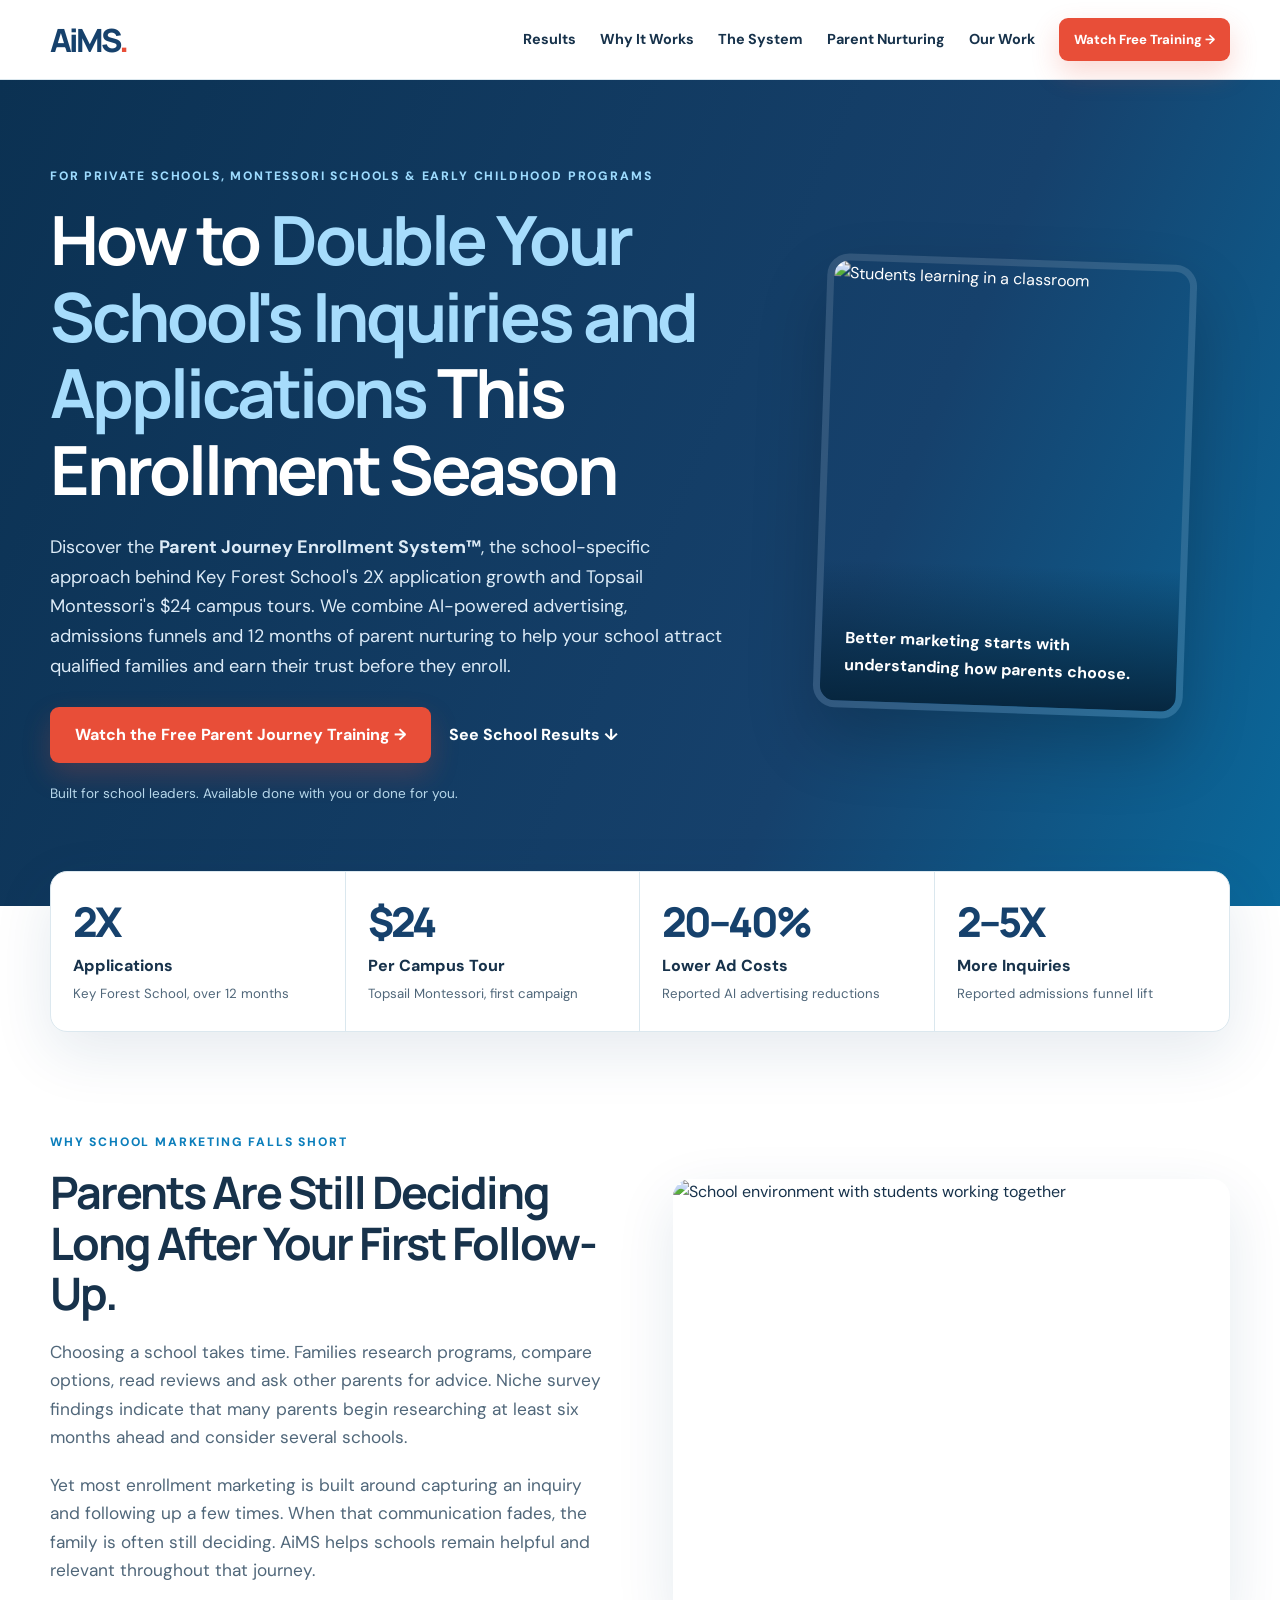
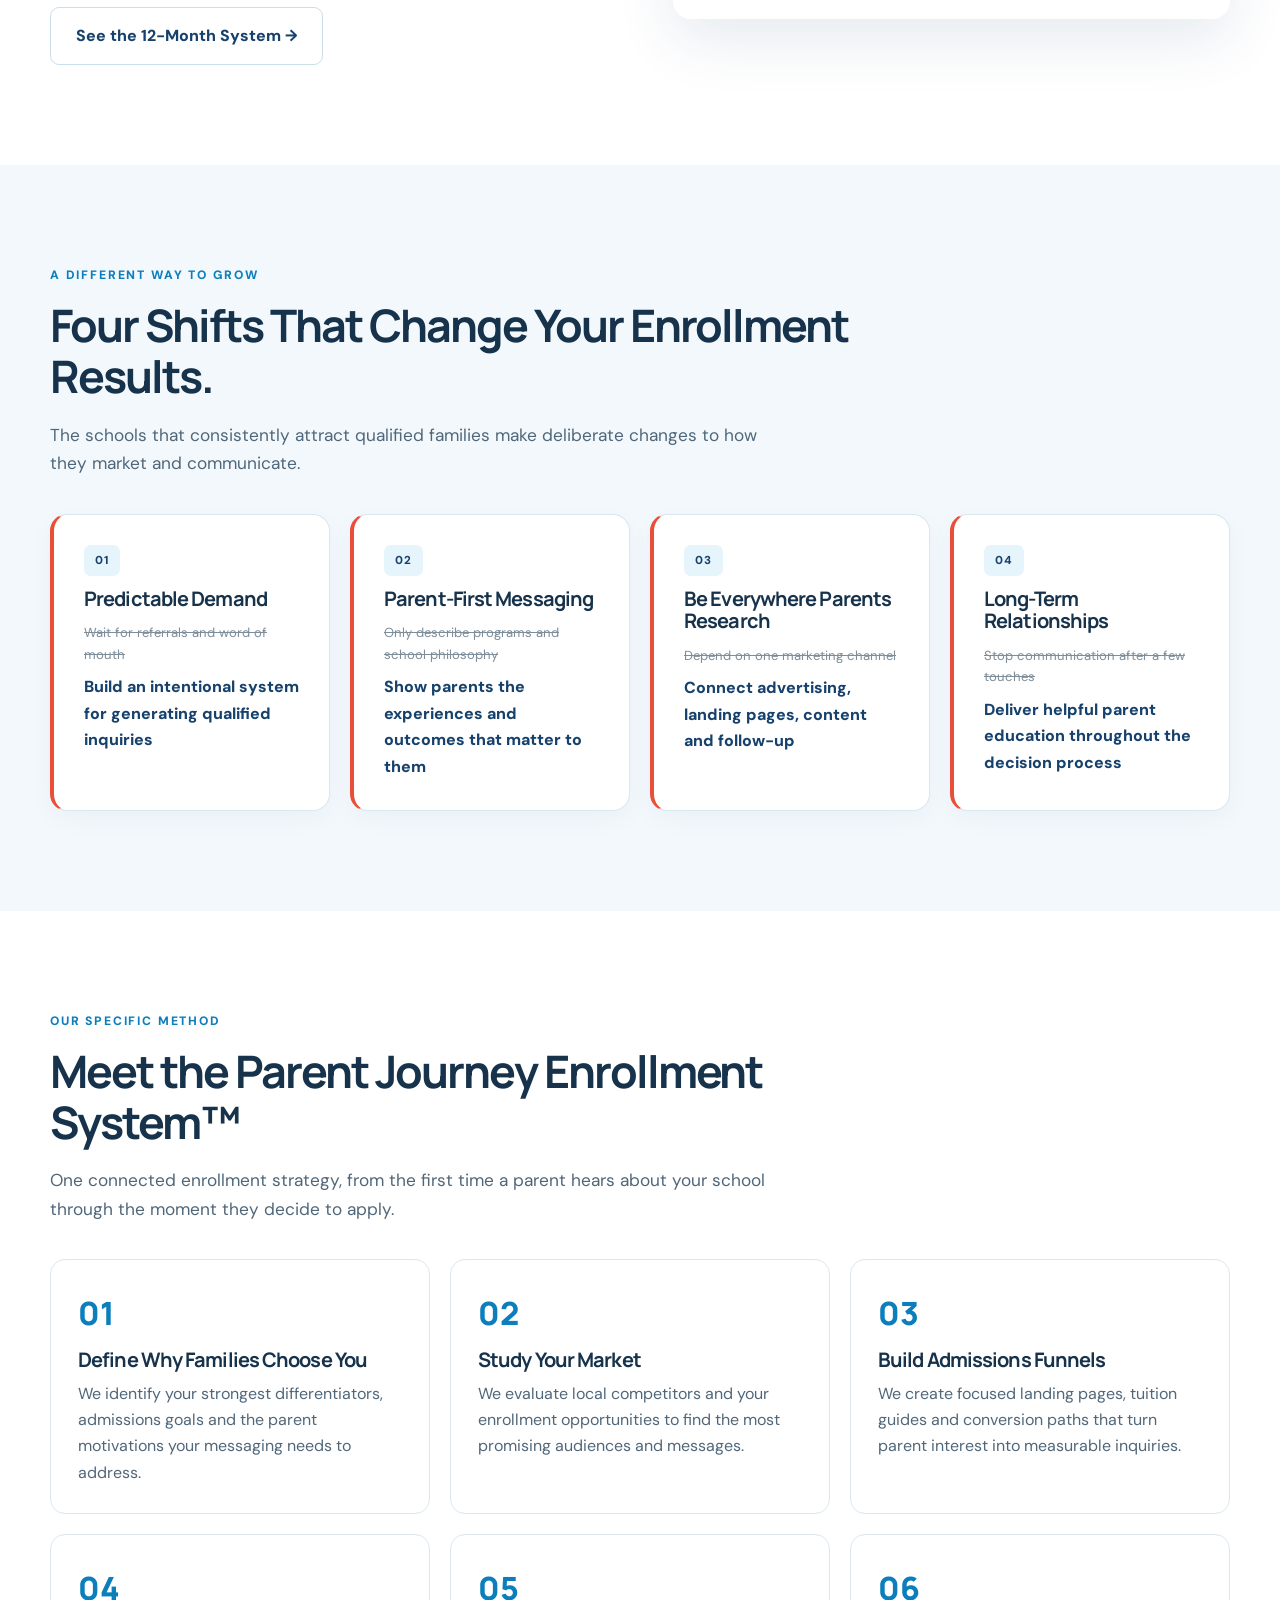
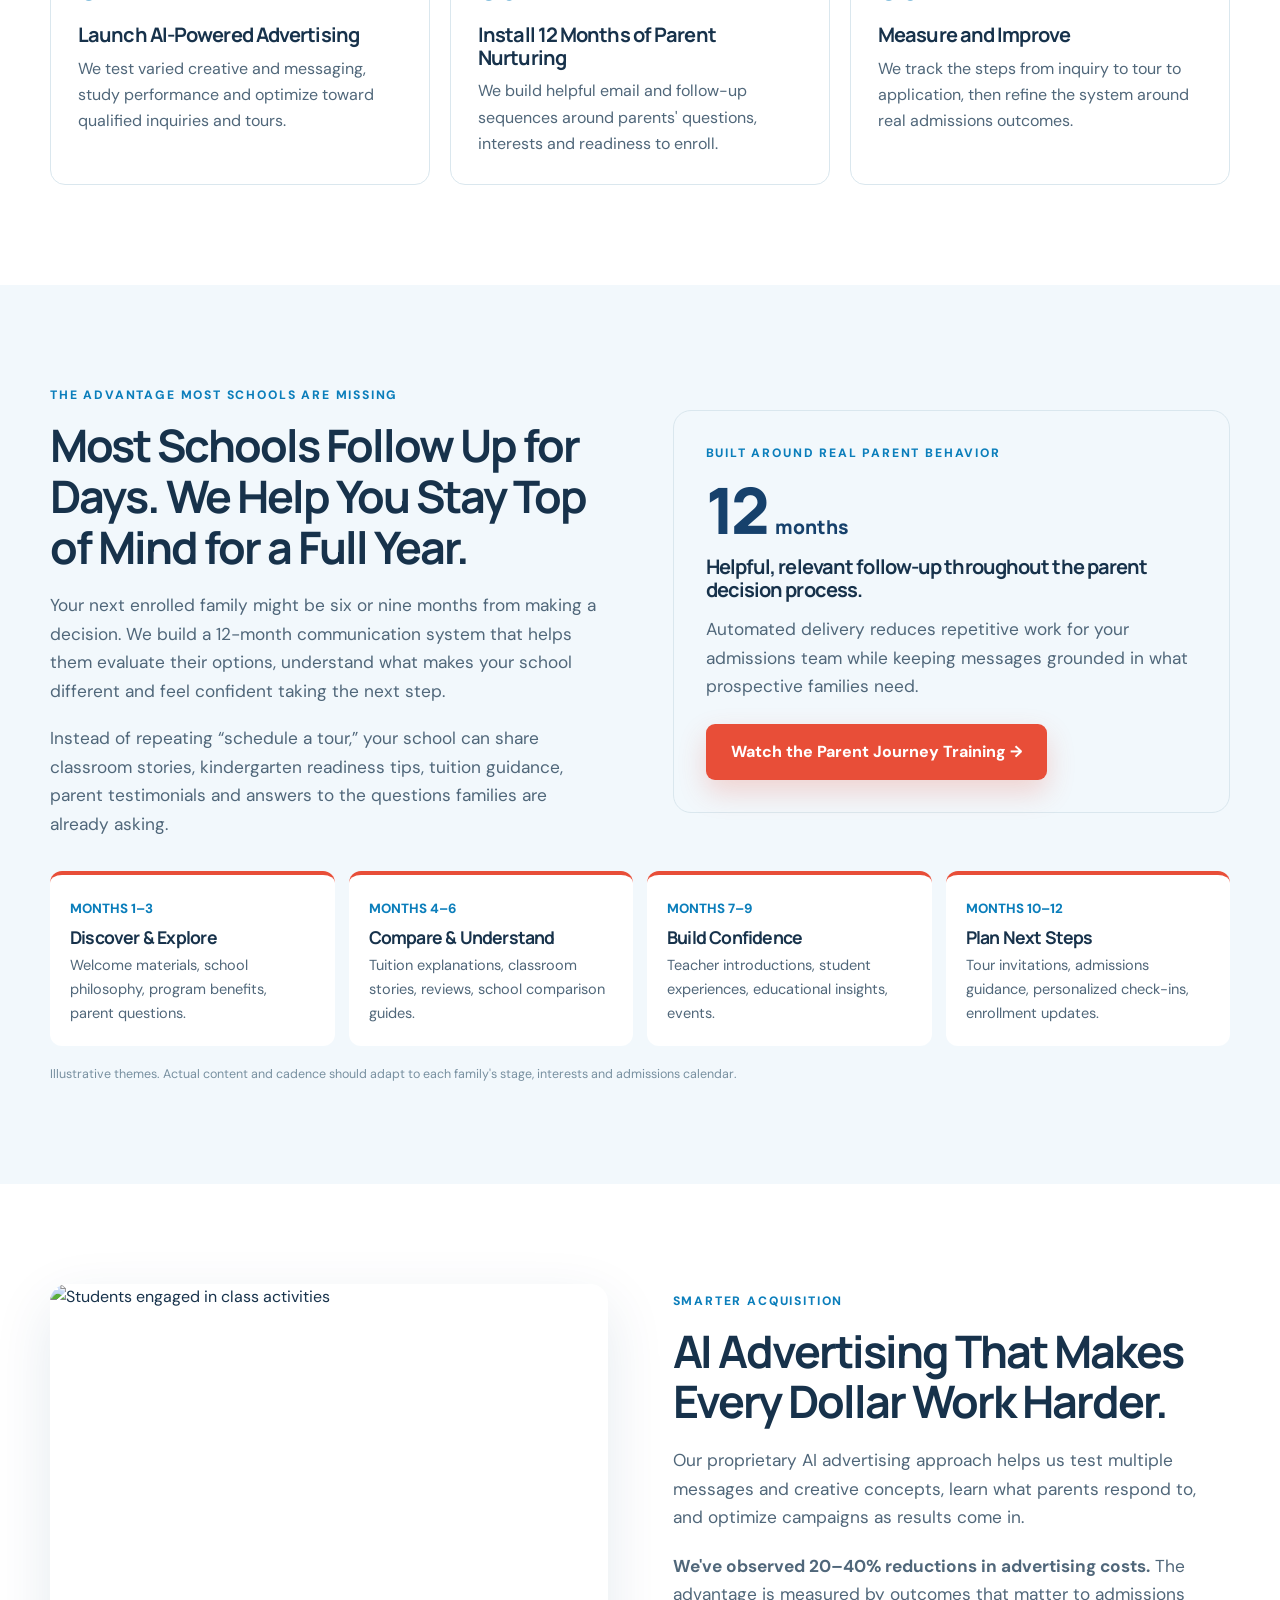
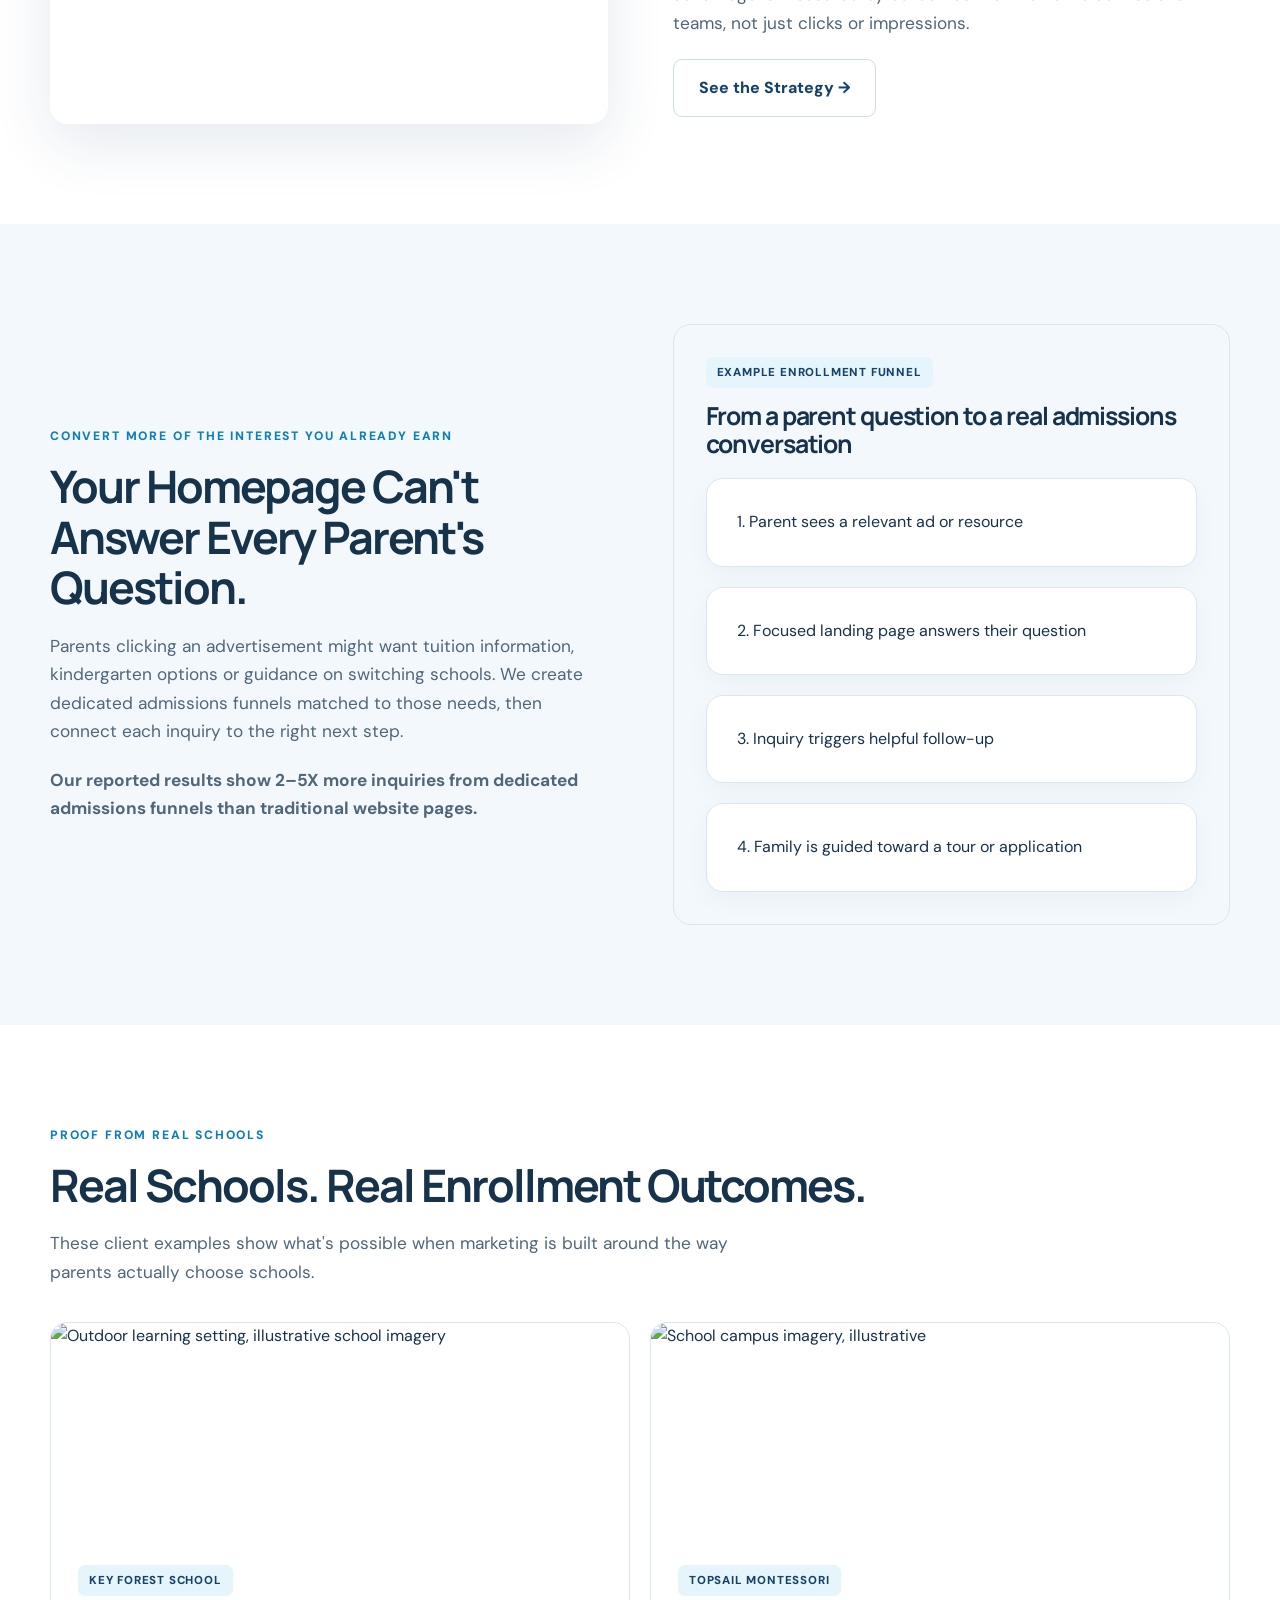
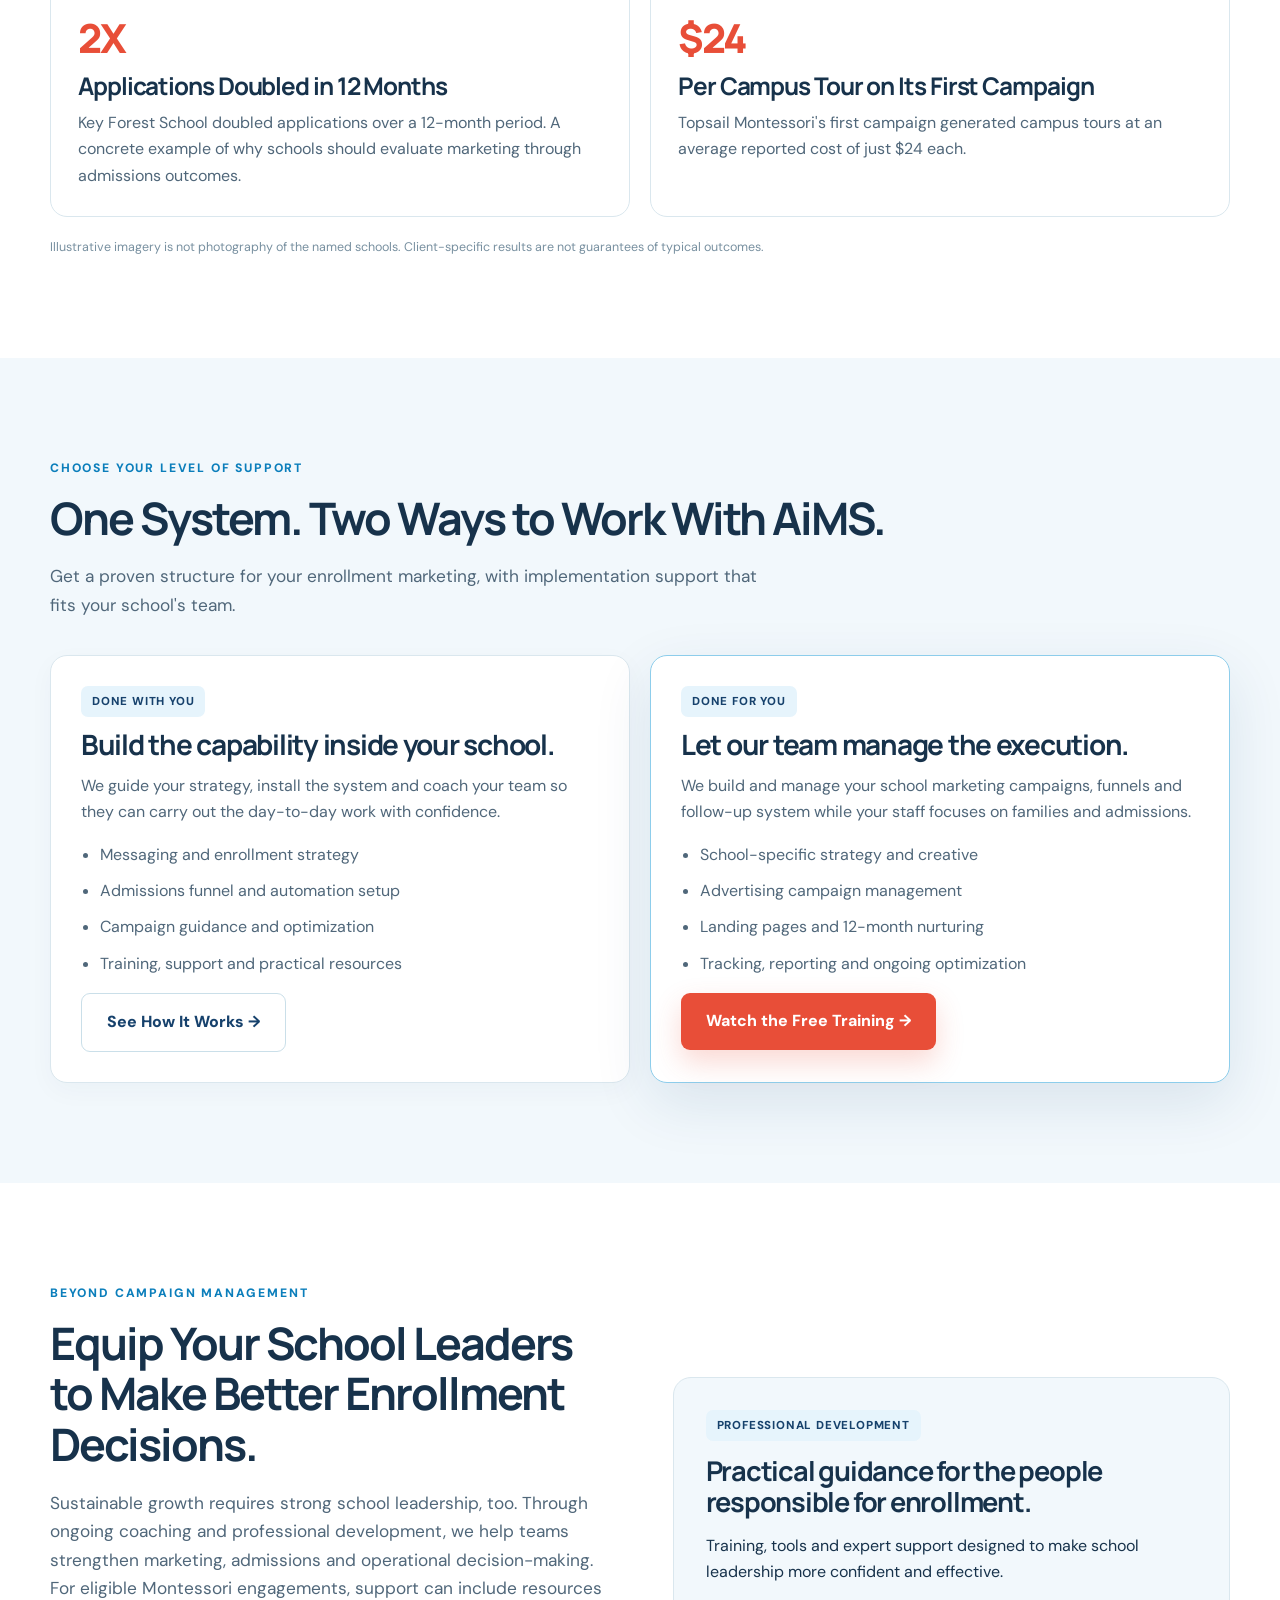
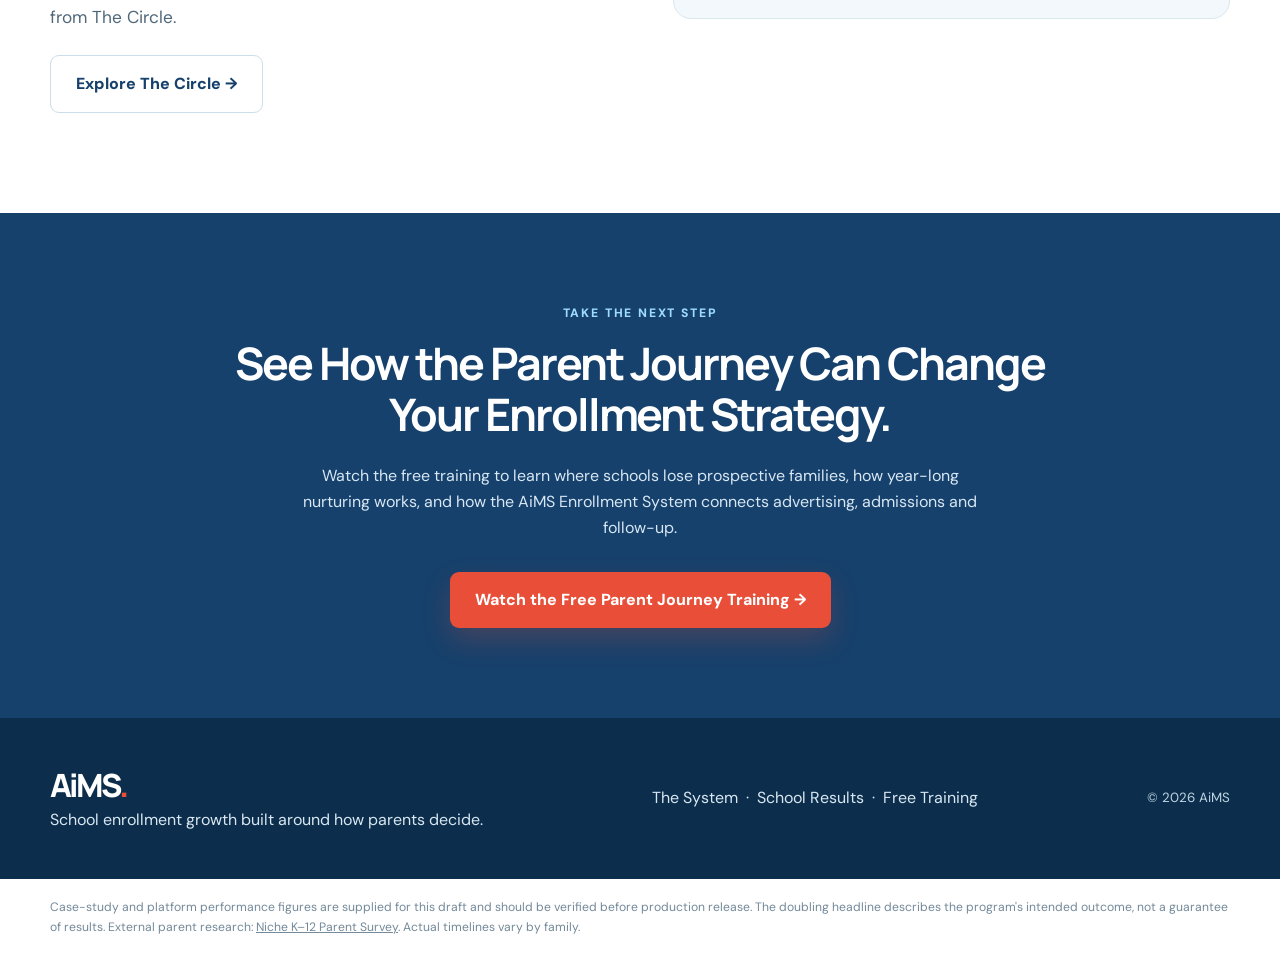
==== index.html @ 732481c6 "Build AiMS homepage with Parent Journey and enrollment results" ====
<!doctype html>
<html lang="en">
<head>
<meta charset="utf-8"><meta name="viewport" content="width=device-width,initial-scale=1">
<title>AiMS | The Parent Journey Enrollment System</title>
<meta name="description" content="Discover the Parent Journey Enrollment System. AiMS helps private schools attract qualified families with AI advertising, admissions funnels and 12-month parent nurturing.">
<link rel="preconnect" href="https://fonts.googleapis.com"><link rel="preconnect" href="https://fonts.gstatic.com" crossorigin>
<link href="https://fonts.googleapis.com/css2?family=DM+Sans:wght@400;500;600;700&family=Manrope:wght@400;500;600;700;800&display=swap" rel="stylesheet">
<style>
:root{--deep:#16416C;--blue:#0B7EBB;--coral:#E84E38;--pale:#F2F8FC;--ink:#17324b;--muted:#50677a;--white:#fff;--line:#dae7ee;--shadow:0 20px 60px rgba(22,65,108,.11)}
*{box-sizing:border-box}html{scroll-behavior:smooth}body{margin:0;font:16px/1.65 'DM Sans',Arial,sans-serif;color:var(--ink)}h1,h2,h3,p{margin:0}h1,h2,h3{font-family:Manrope,Arial,sans-serif;line-height:1.13;letter-spacing:-.045em}h1{font-size:clamp(2.55rem,5.3vw,5.25rem)}h2{font-size:clamp(2rem,3.5vw,3.6rem)}h3{font-size:1.25rem}a{text-decoration:none;color:inherit}img{max-width:100%;display:block}.wrap{width:min(1180px,calc(100% - 44px));margin-inline:auto}.section{padding:100px 0}.pale{background:var(--pale)}.dark{background:var(--deep);color:#fff}.dark p{color:#d7e7f3}.eyebrow{text-transform:uppercase;letter-spacing:.15em;font-size:.76rem;font-weight:800;color:var(--blue);margin-bottom:15px}.dark .eyebrow{color:#9edcff}.headline{max-width:870px;margin-bottom:19px}.bodycopy{color:var(--muted);max-width:730px;font-size:1.08rem}.btn{display:inline-flex;align-items:center;justify-content:center;padding:15px 25px;border-radius:9px;font-weight:800;background:var(--coral);color:#fff;transition:transform .2s,box-shadow .2s;box-shadow:0 12px 28px rgba(232,78,56,.22)}.btn:hover{transform:translateY(-2px);box-shadow:0 17px 30px rgba(232,78,56,.3)}.btn.outline{border:1px solid #cadfe9;color:var(--deep);background:#fff;box-shadow:none}.tiny{font-size:.78rem;color:#7890a0}.grid{display:grid;gap:20px}.cols2{grid-template-columns:repeat(2,minmax(0,1fr))}.cols3{grid-template-columns:repeat(3,minmax(0,1fr))}.cols4{grid-template-columns:repeat(4,minmax(0,1fr))}.card{padding:30px;border:1px solid var(--line);border-radius:17px;background:#fff;box-shadow:0 8px 26px rgba(16,55,88,.035)}.card h3{margin:12px 0}.card p{color:var(--muted)}.topnav{position:sticky;top:0;z-index:20;background:rgba(255,255,255,.97);border-bottom:1px solid var(--line);backdrop-filter:blur(12px)}.nav{min-height:79px;display:flex;align-items:center;justify-content:space-between;gap:20px}.logo{font:800 2rem Manrope;color:var(--deep);letter-spacing:-.08em}.logo span{color:var(--coral)}.links{display:flex;align-items:center;gap:24px;font-size:.9rem;font-weight:700}.links>a:not(.btn):hover{color:var(--blue)}.nav .btn{padding:11px 15px;font-size:.82rem}.menu{display:none}
.hero{background:linear-gradient(113deg,#0b3152,#16416c 66%,#0a699c);color:#fff;overflow:hidden}.hero .wrap{display:grid;grid-template-columns:1.2fr .8fr;gap:56px;align-items:center;padding-block:86px 100px}.hero .eyebrow{color:#9edcff}.hero h1{max-width:760px}.hero h1 em{color:#a6dcfc;font-style:normal}.hero p{color:#dcebf7;margin:25px 0;font-size:1.13rem}.hero .actions{display:flex;gap:18px;flex-wrap:wrap;align-items:center}.hero .text-link{color:#fff;font-weight:800}.hero-photo{border:7px solid rgba(255,255,255,.12);border-radius:22px;overflow:hidden;transform:rotate(2deg);box-shadow:0 32px 68px rgba(0,0,0,.2);position:relative}.hero-photo img{height:440px;width:100%;object-fit:cover}.hero-photo figcaption{position:absolute;inset:auto 0 0;background:linear-gradient(transparent,rgba(6,37,61,.96));padding:65px 24px 23px;font-weight:700;color:#fff}.checkline{font-size:.85rem;margin-top:20px;color:#b7d7ea}.stats{margin-top:-35px;position:relative;z-index:3}.stats .grid{gap:0;background:#fff;box-shadow:var(--shadow);border-radius:17px;overflow:hidden;border:1px solid #dce8ef}.stat{padding:27px 22px;border-right:1px solid var(--line)}.stat:last-child{border:0}.stat strong{display:block;font:800 clamp(2.2rem,3.2vw,3.25rem) Manrope;color:var(--deep);letter-spacing:-.07em;line-height:1.1}.stat label{display:block;font-weight:800;color:var(--ink);margin-top:9px}.stat small{color:var(--muted);font-size:.83rem;line-height:1.5;display:block;margin-top:5px}
.section-head{margin-bottom:36px}.split{display:grid;grid-template-columns:1fr 1fr;gap:65px;align-items:center}.image-panel{border-radius:18px;overflow:hidden;box-shadow:var(--shadow)}.image-panel img{height:440px;width:100%;object-fit:cover}.label{display:inline-block;background:#e6f4fc;color:var(--deep);padding:6px 11px;border-radius:7px;text-transform:uppercase;font-size:.72rem;letter-spacing:.07em;font-weight:800}.contrast .card{border-left:4px solid var(--coral)}.contrast .old{font-size:.82rem;color:#7d8d9a;text-decoration:line-through}.contrast .new{font-weight:800;color:var(--deep);margin-top:9px}.system{display:grid;grid-template-columns:repeat(3,1fr);gap:20px}.step{border:1px solid var(--line);padding:27px;border-radius:15px;background:white}.step .number{font-size:2rem;font-weight:800;color:var(--blue);font-family:Manrope}.step h3{margin:9px 0}.step p{color:var(--muted)}.highlight{background:var(--pale);border:1px solid var(--line);border-radius:18px;padding:32px}.nurture .number{font:800 4rem Manrope;color:var(--deep);letter-spacing:-.06em;line-height:1}.nurture .number span{font-size:1.2rem;letter-spacing:0}.timeline{display:grid;grid-template-columns:repeat(4,1fr);gap:14px;margin-top:33px}.phase{padding:20px;border-radius:12px;background:white;border-top:4px solid var(--coral)}.phase small{color:var(--blue);font-weight:800}.phase h3{font-size:1.1rem;margin:6px 0}.phase p{font-size:.91rem;color:var(--muted)}.media{display:grid;grid-template-columns:1fr 1fr;gap:20px}.case{overflow:hidden;border-radius:17px;background:white;border:1px solid var(--line)}.case img{height:215px;width:100%;object-fit:cover}.case .content{padding:27px}.case strong.metric{font:800 2.5rem Manrope;color:var(--coral);letter-spacing:-.05em}.case h3{font-size:1.52rem;margin:7px 0 10px}.case p{color:var(--muted)}.case a{color:var(--blue);font-weight:800;display:inline-block;margin-top:14px}.offer .card{height:100%}.offer ul{padding-left:19px;color:var(--muted)}.offer li{margin-bottom:10px}.offer .card.emphasis{border-color:#8dcdeb;box-shadow:var(--shadow)}.cta{text-align:center;padding:90px 0}.cta p{margin:23px auto 30px;max-width:680px}.cta h2{max-width:850px;margin:auto}.footer{background:#0c2e4c;color:#d8e7f1;padding:45px 0}.footer .inner{display:flex;justify-content:space-between;gap:30px;align-items:center;flex-wrap:wrap}.footer .logo{color:#fff}.footer small{color:#bdd4e3}.footnote{padding:18px 0 28px;font-size:.76rem;color:#748999}.footnote a{text-decoration:underline}
@media(max-width:920px){.links{gap:13px}.hero .wrap{grid-template-columns:1fr}.hero-photo{display:none}.cols4,.timeline{grid-template-columns:repeat(2,1fr)}.cols3,.system{grid-template-columns:repeat(2,1fr)}.split{grid-template-columns:1fr;gap:35px}.stats{margin-top:0}}
@media(max-width:650px){.links{display:none;position:absolute;top:78px;left:0;right:0;background:#fff;padding:25px;flex-direction:column;align-items:flex-start;box-shadow:var(--shadow)}.links.open{display:flex}.menu{display:block;border:1px solid var(--line);border-radius:8px;background:white;padding:8px 12px;color:var(--deep);font-weight:800}.hero .wrap{padding-block:66px}.section{padding:67px 0}.cols4,.cols3,.cols2,.system,.timeline,.media{grid-template-columns:1fr}.stat{border-right:0;border-bottom:1px solid var(--line)}.card{padding:23px}.hero .actions{align-items:flex-start;flex-direction:column}.wrap{width:min(1180px,calc(100% - 34px))}.cta{padding:70px 0}}
</style>
</head>
<body>
<header class="topnav"><div class="wrap nav"><a class="logo" href="/" aria-label="AiMS home">AiMS<span>.</span></a><button class="menu" id="menu" aria-label="Toggle navigation" aria-expanded="false">Menu</button><nav class="links" id="links"><a href="#results">Results</a><a href="#why">Why It Works</a><a href="#system">The System</a><a href="#nurturing">Parent Nurturing</a><a href="#cases">Our Work</a><a class="btn" href="/parent-journey.html">Watch Free Training →</a></nav></div></header>
<main>
<section class="hero"><div class="wrap"><div><div class="eyebrow">For private schools, Montessori schools & early childhood programs</div><h1>How to <em>Double Your School's Inquiries and Applications</em> This Enrollment Season</h1><p>Discover the <strong>Parent Journey Enrollment System™</strong>, the school-specific approach behind Key Forest School's 2X application growth and Topsail Montessori's $24 campus tours. We combine AI-powered advertising, admissions funnels and 12 months of parent nurturing to help your school attract qualified families and earn their trust before they enroll.</p><div class="actions"><a href="/parent-journey.html" class="btn">Watch the Free Parent Journey Training →</a><a href="#results" class="text-link">See School Results ↓</a></div><div class="checkline">Built for school leaders. Available done with you or done for you.</div></div><figure class="hero-photo"><img src="https://images.unsplash.com/photo-1509062522246-3755977927d7?auto=format&fit=crop&w=1100&q=85" alt="Students learning in a classroom"><figcaption>Better marketing starts with understanding how parents choose.</figcaption></figure></div></section>
<div class="stats wrap" id="results"><div class="grid cols4"><div class="stat"><strong>2X</strong><label>Applications</label><small>Key Forest School, over 12 months</small></div><div class="stat"><strong>$24</strong><label>Per Campus Tour</label><small>Topsail Montessori, first campaign</small></div><div class="stat"><strong>20–40%</strong><label>Lower Ad Costs</label><small>Reported AI advertising reductions</small></div><div class="stat"><strong>2–5X</strong><label>More Inquiries</label><small>Reported admissions funnel lift</small></div></div></div>
<section class="section" id="why"><div class="wrap split"><div><div class="eyebrow">Why school marketing falls short</div><h2 class="headline">Parents Are Still Deciding Long After Your First Follow-Up.</h2><p class="bodycopy">Choosing a school takes time. Families research programs, compare options, read reviews and ask other parents for advice. Niche survey findings indicate that many parents begin researching at least six months ahead and consider several schools.</p><p class="bodycopy" style="margin-top:19px">Yet most enrollment marketing is built around capturing an inquiry and following up a few times. When that communication fades, the family is often still deciding. AiMS helps schools remain helpful and relevant throughout that journey.</p><p style="margin-top:22px"><a class="btn outline" href="#nurturing">See the 12-Month System →</a></p></div><div class="image-panel"><img src="https://images.unsplash.com/photo-1497486751825-1233686d5d80?auto=format&fit=crop&w=1000&q=85" alt="School environment with students working together"></div></div></section>
<section class="section pale contrast"><div class="wrap"><div class="section-head"><div class="eyebrow">A different way to grow</div><h2 class="headline">Four Shifts That Change Your Enrollment Results.</h2><p class="bodycopy">The schools that consistently attract qualified families make deliberate changes to how they market and communicate.</p></div><div class="grid cols4"><div class="card"><span class="label">01</span><h3>Predictable Demand</h3><div class="old">Wait for referrals and word of mouth</div><div class="new">Build an intentional system for generating qualified inquiries</div></div><div class="card"><span class="label">02</span><h3>Parent-First Messaging</h3><div class="old">Only describe programs and school philosophy</div><div class="new">Show parents the experiences and outcomes that matter to them</div></div><div class="card"><span class="label">03</span><h3>Be Everywhere Parents Research</h3><div class="old">Depend on one marketing channel</div><div class="new">Connect advertising, landing pages, content and follow-up</div></div><div class="card"><span class="label">04</span><h3>Long-Term Relationships</h3><div class="old">Stop communication after a few touches</div><div class="new">Deliver helpful parent education throughout the decision process</div></div></div></div></section>
<section class="section" id="system"><div class="wrap"><div class="section-head"><div class="eyebrow">Our specific method</div><h2 class="headline">Meet the Parent Journey Enrollment System™</h2><p class="bodycopy">One connected enrollment strategy, from the first time a parent hears about your school through the moment they decide to apply.</p></div><div class="system"><article class="step"><div class="number">01</div><h3>Define Why Families Choose You</h3><p>We identify your strongest differentiators, admissions goals and the parent motivations your messaging needs to address.</p></article><article class="step"><div class="number">02</div><h3>Study Your Market</h3><p>We evaluate local competitors and your enrollment opportunities to find the most promising audiences and messages.</p></article><article class="step"><div class="number">03</div><h3>Build Admissions Funnels</h3><p>We create focused landing pages, tuition guides and conversion paths that turn parent interest into measurable inquiries.</p></article><article class="step"><div class="number">04</div><h3>Launch AI-Powered Advertising</h3><p>We test varied creative and messaging, study performance and optimize toward qualified inquiries and tours.</p></article><article class="step"><div class="number">05</div><h3>Install 12 Months of Parent Nurturing</h3><p>We build helpful email and follow-up sequences around parents' questions, interests and readiness to enroll.</p></article><article class="step"><div class="number">06</div><h3>Measure and Improve</h3><p>We track the steps from inquiry to tour to application, then refine the system around real admissions outcomes.</p></article></div></div></section>
<section class="section pale nurture" id="nurturing"><div class="wrap"><div class="split"><div><div class="eyebrow">The advantage most schools are missing</div><h2 class="headline">Most Schools Follow Up for Days. We Help You Stay Top of Mind for a Full Year.</h2><p class="bodycopy">Your next enrolled family might be six or nine months from making a decision. We build a 12-month communication system that helps them evaluate their options, understand what makes your school different and feel confident taking the next step.</p><p class="bodycopy" style="margin-top:19px">Instead of repeating “schedule a tour,” your school can share classroom stories, kindergarten readiness tips, tuition guidance, parent testimonials and answers to the questions families are already asking.</p></div><div class="highlight"><div class="eyebrow">Built around real parent behavior</div><div class="number">12 <span>months</span></div><h3 style="margin:14px 0">Helpful, relevant follow-up throughout the parent decision process.</h3><p class="bodycopy">Automated delivery reduces repetitive work for your admissions team while keeping messages grounded in what prospective families need.</p><div style="margin-top:23px"><a href="/parent-journey.html" class="btn">Watch the Parent Journey Training →</a></div></div></div><div class="timeline"><div class="phase"><small>MONTHS 1–3</small><h3>Discover & Explore</h3><p>Welcome materials, school philosophy, program benefits, parent questions.</p></div><div class="phase"><small>MONTHS 4–6</small><h3>Compare & Understand</h3><p>Tuition explanations, classroom stories, reviews, school comparison guides.</p></div><div class="phase"><small>MONTHS 7–9</small><h3>Build Confidence</h3><p>Teacher introductions, student experiences, educational insights, events.</p></div><div class="phase"><small>MONTHS 10–12</small><h3>Plan Next Steps</h3><p>Tour invitations, admissions guidance, personalized check-ins, enrollment updates.</p></div></div><p class="tiny" style="margin-top:18px">Illustrative themes. Actual content and cadence should adapt to each family's stage, interests and admissions calendar.</p></div></section>
<section class="section"><div class="wrap split"><div class="image-panel"><img src="https://images.unsplash.com/photo-1484820540004-14229fe36ca4?auto=format&fit=crop&w=1000&q=85" alt="Students engaged in class activities"></div><div><div class="eyebrow">Smarter acquisition</div><h2 class="headline">AI Advertising That Makes Every Dollar Work Harder.</h2><p class="bodycopy">Our proprietary AI advertising approach helps us test multiple messages and creative concepts, learn what parents respond to, and optimize campaigns as results come in.</p><p class="bodycopy" style="margin-top:20px"><strong>We've observed 20–40% reductions in advertising costs.</strong> The advantage is measured by outcomes that matter to admissions teams, not just clicks or impressions.</p><p style="margin-top:22px"><a class="btn outline" href="/parent-journey.html">See the Strategy →</a></p></div></div></section>
<section class="section pale"><div class="wrap split"><div><div class="eyebrow">Convert more of the interest you already earn</div><h2 class="headline">Your Homepage Can't Answer Every Parent's Question.</h2><p class="bodycopy">Parents clicking an advertisement might want tuition information, kindergarten options or guidance on switching schools. We create dedicated admissions funnels matched to those needs, then connect each inquiry to the right next step.</p><p class="bodycopy" style="margin-top:20px"><strong>Our reported results show 2–5X more inquiries from dedicated admissions funnels than traditional website pages.</strong></p></div><div class="highlight"><span class="label">Example enrollment funnel</span><h3 style="font-size:1.55rem;margin:14px 0 20px">From a parent question to a real admissions conversation</h3><div class="grid"><div class="card">1. Parent sees a relevant ad or resource</div><div class="card">2. Focused landing page answers their question</div><div class="card">3. Inquiry triggers helpful follow-up</div><div class="card">4. Family is guided toward a tour or application</div></div></div></div></section>
<section class="section" id="cases"><div class="wrap"><div class="section-head"><div class="eyebrow">Proof from real schools</div><h2 class="headline">Real Schools. Real Enrollment Outcomes.</h2><p class="bodycopy">These client examples show what's possible when marketing is built around the way parents actually choose schools.</p></div><div class="media"><article class="case"><img src="https://images.unsplash.com/photo-1502086223501-7ea6ecd79368?auto=format&fit=crop&w=900&q=85" alt="Outdoor learning setting, illustrative school imagery"><div class="content"><span class="label">Key Forest School</span><div style="margin-top:14px"><strong class="metric">2X</strong></div><h3>Applications Doubled in 12 Months</h3><p>Key Forest School doubled applications over a 12-month period. A concrete example of why schools should evaluate marketing through admissions outcomes.</p></div></article><article class="case"><img src="https://images.unsplash.com/photo-1523050854058-8df90110c9f1?auto=format&fit=crop&w=900&q=85" alt="School campus imagery, illustrative"><div class="content"><span class="label">Topsail Montessori</span><div style="margin-top:14px"><strong class="metric">$24</strong></div><h3>Per Campus Tour on Its First Campaign</h3><p>Topsail Montessori's first campaign generated campus tours at an average reported cost of just $24 each.</p></div></article></div><p class="tiny" style="margin-top:20px">Illustrative imagery is not photography of the named schools. Client-specific results are not guarantees of typical outcomes.</p></div></section>
<section class="section pale offer" id="work-with-us"><div class="wrap"><div class="section-head"><div class="eyebrow">Choose your level of support</div><h2 class="headline">One System. Two Ways to Work With AiMS.</h2><p class="bodycopy">Get a proven structure for your enrollment marketing, with implementation support that fits your school's team.</p></div><div class="grid cols2"><div class="card"><span class="label">Done With You</span><h3 style="font-size:1.75rem">Build the capability inside your school.</h3><p>We guide your strategy, install the system and coach your team so they can carry out the day-to-day work with confidence.</p><ul><li>Messaging and enrollment strategy</li><li>Admissions funnel and automation setup</li><li>Campaign guidance and optimization</li><li>Training, support and practical resources</li></ul><a class="btn outline" href="/parent-journey.html">See How It Works →</a></div><div class="card emphasis"><span class="label">Done For You</span><h3 style="font-size:1.75rem">Let our team manage the execution.</h3><p>We build and manage your school marketing campaigns, funnels and follow-up system while your staff focuses on families and admissions.</p><ul><li>School-specific strategy and creative</li><li>Advertising campaign management</li><li>Landing pages and 12-month nurturing</li><li>Tracking, reporting and ongoing optimization</li></ul><a class="btn" href="/parent-journey.html">Watch the Free Training →</a></div></div></div></section>
<section class="section"><div class="wrap split"><div><div class="eyebrow">Beyond campaign management</div><h2 class="headline">Equip Your School Leaders to Make Better Enrollment Decisions.</h2><p class="bodycopy">Sustainable growth requires strong school leadership, too. Through ongoing coaching and professional development, we help teams strengthen marketing, admissions and operational decision-making. For eligible Montessori engagements, support can include resources from The Circle.</p><p style="margin-top:24px"><a class="btn outline" href="https://go.montessori.org/circle">Explore The Circle →</a></p></div><div class="highlight"><span class="label">Professional development</span><h3 style="font-size:1.7rem;margin:15px 0">Practical guidance for the people responsible for enrollment.</h3><p>Training, tools and expert support designed to make school leadership more confident and effective.</p></div></div></section>
<section class="dark cta"><div class="wrap"><div class="eyebrow">Take the next step</div><h2>See How the Parent Journey Can Change Your Enrollment Strategy.</h2><p>Watch the free training to learn where schools lose prospective families, how year-long nurturing works, and how the AiMS Enrollment System connects advertising, admissions and follow-up.</p><a class="btn" href="/parent-journey.html">Watch the Free Parent Journey Training →</a></div></section>
</main>
<footer class="footer"><div class="wrap inner"><div><a href="/" class="logo">AiMS<span>.</span></a><div>School enrollment growth built around how parents decide.</div></div><div><a href="#system">The System</a> &nbsp;·&nbsp; <a href="#cases">School Results</a> &nbsp;·&nbsp; <a href="/parent-journey.html">Free Training</a></div><small>© <span id="yr"></span> AiMS</small></div></footer>
<div class="wrap footnote">Case-study and platform performance figures are supplied for this draft and should be verified before production release. The doubling headline describes the program's intended outcome, not a guarantee of results. External parent research: <a href="https://www.niche.com/about/enrollment-insights/2023-niche-k-12-parent-survey/">Niche K–12 Parent Survey</a>. Actual timelines vary by family.</div>
<script>document.getElementById('yr').textContent=new Date().getFullYear();const m=document.getElementById('menu');m.addEventListener('click',()=>{const n=document.getElementById('links');const o=n.classList.toggle('open');m.setAttribute('aria-expanded',o?'true':'false')});document.querySelectorAll('.links a').forEach(a=>a.addEventListener('click',()=>{document.getElementById('links').classList.remove('open');m.setAttribute('aria-expanded','false')}));</script>
</body></html>
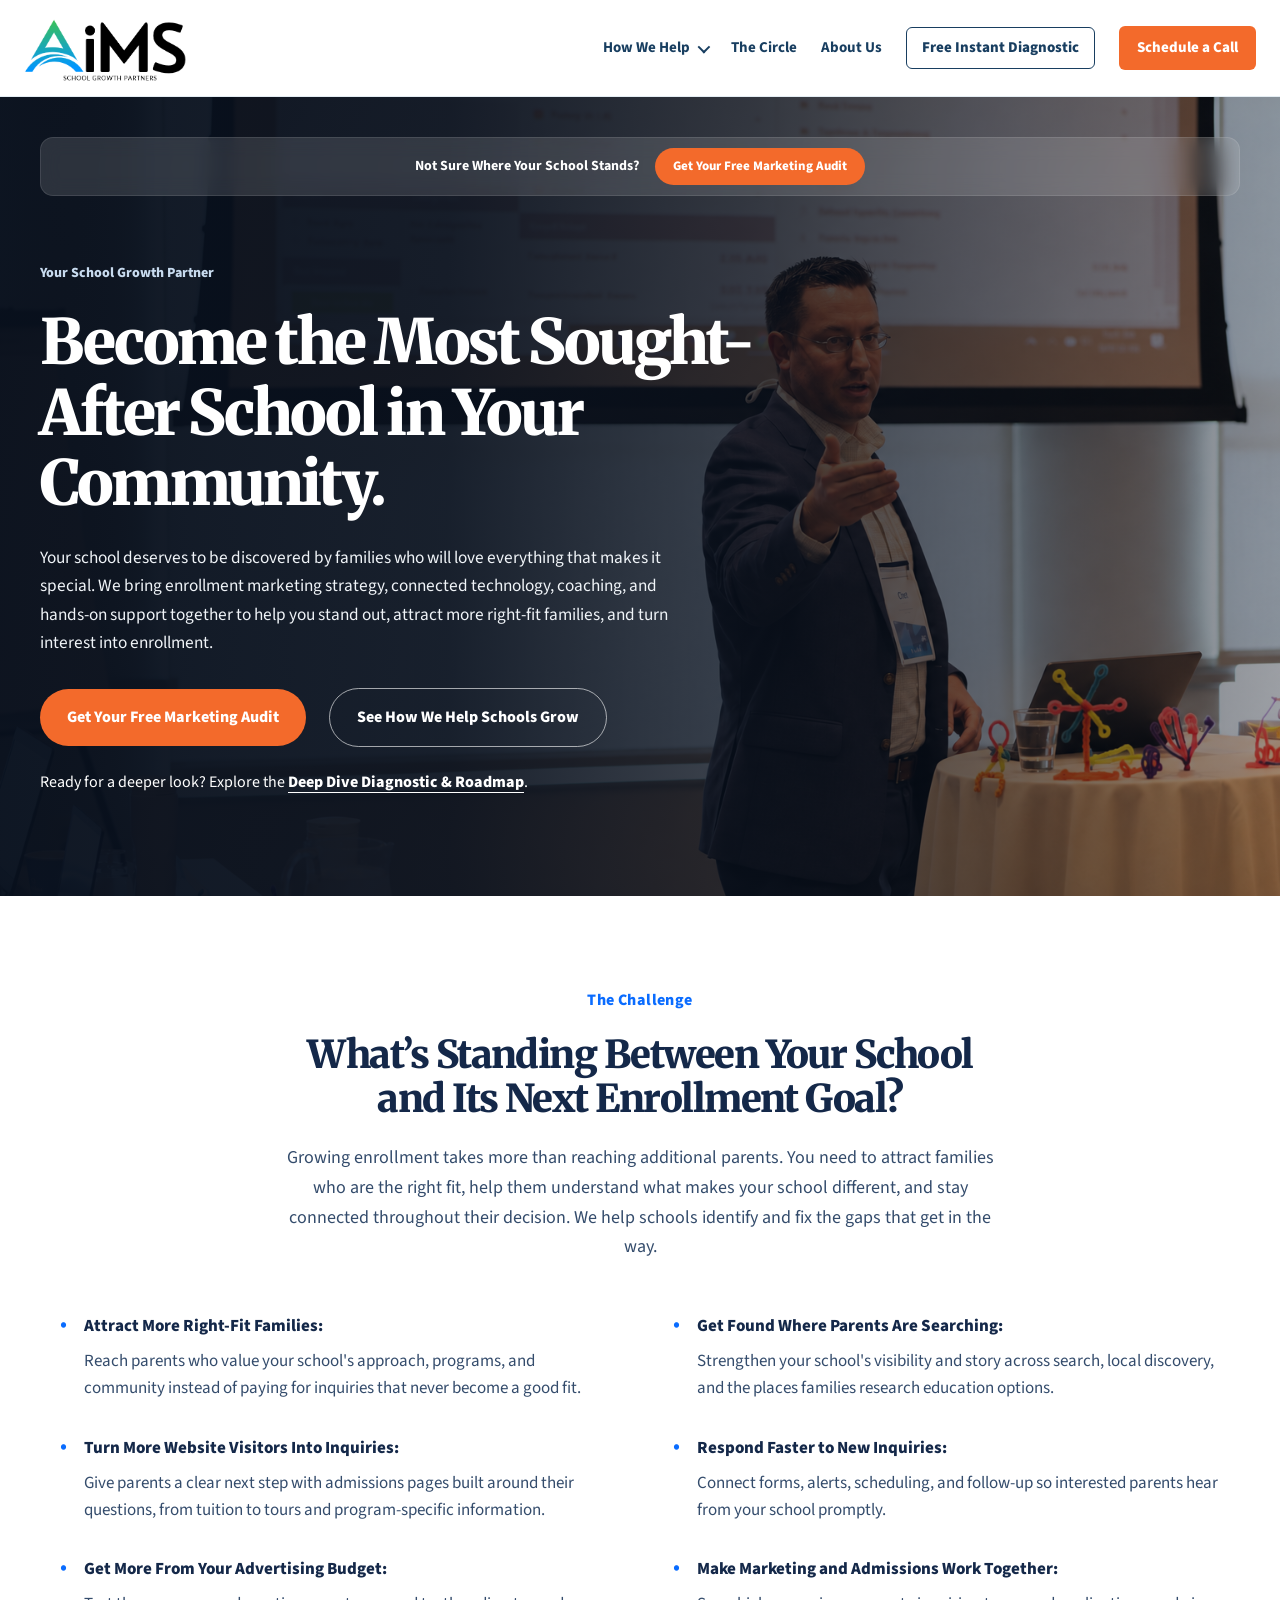
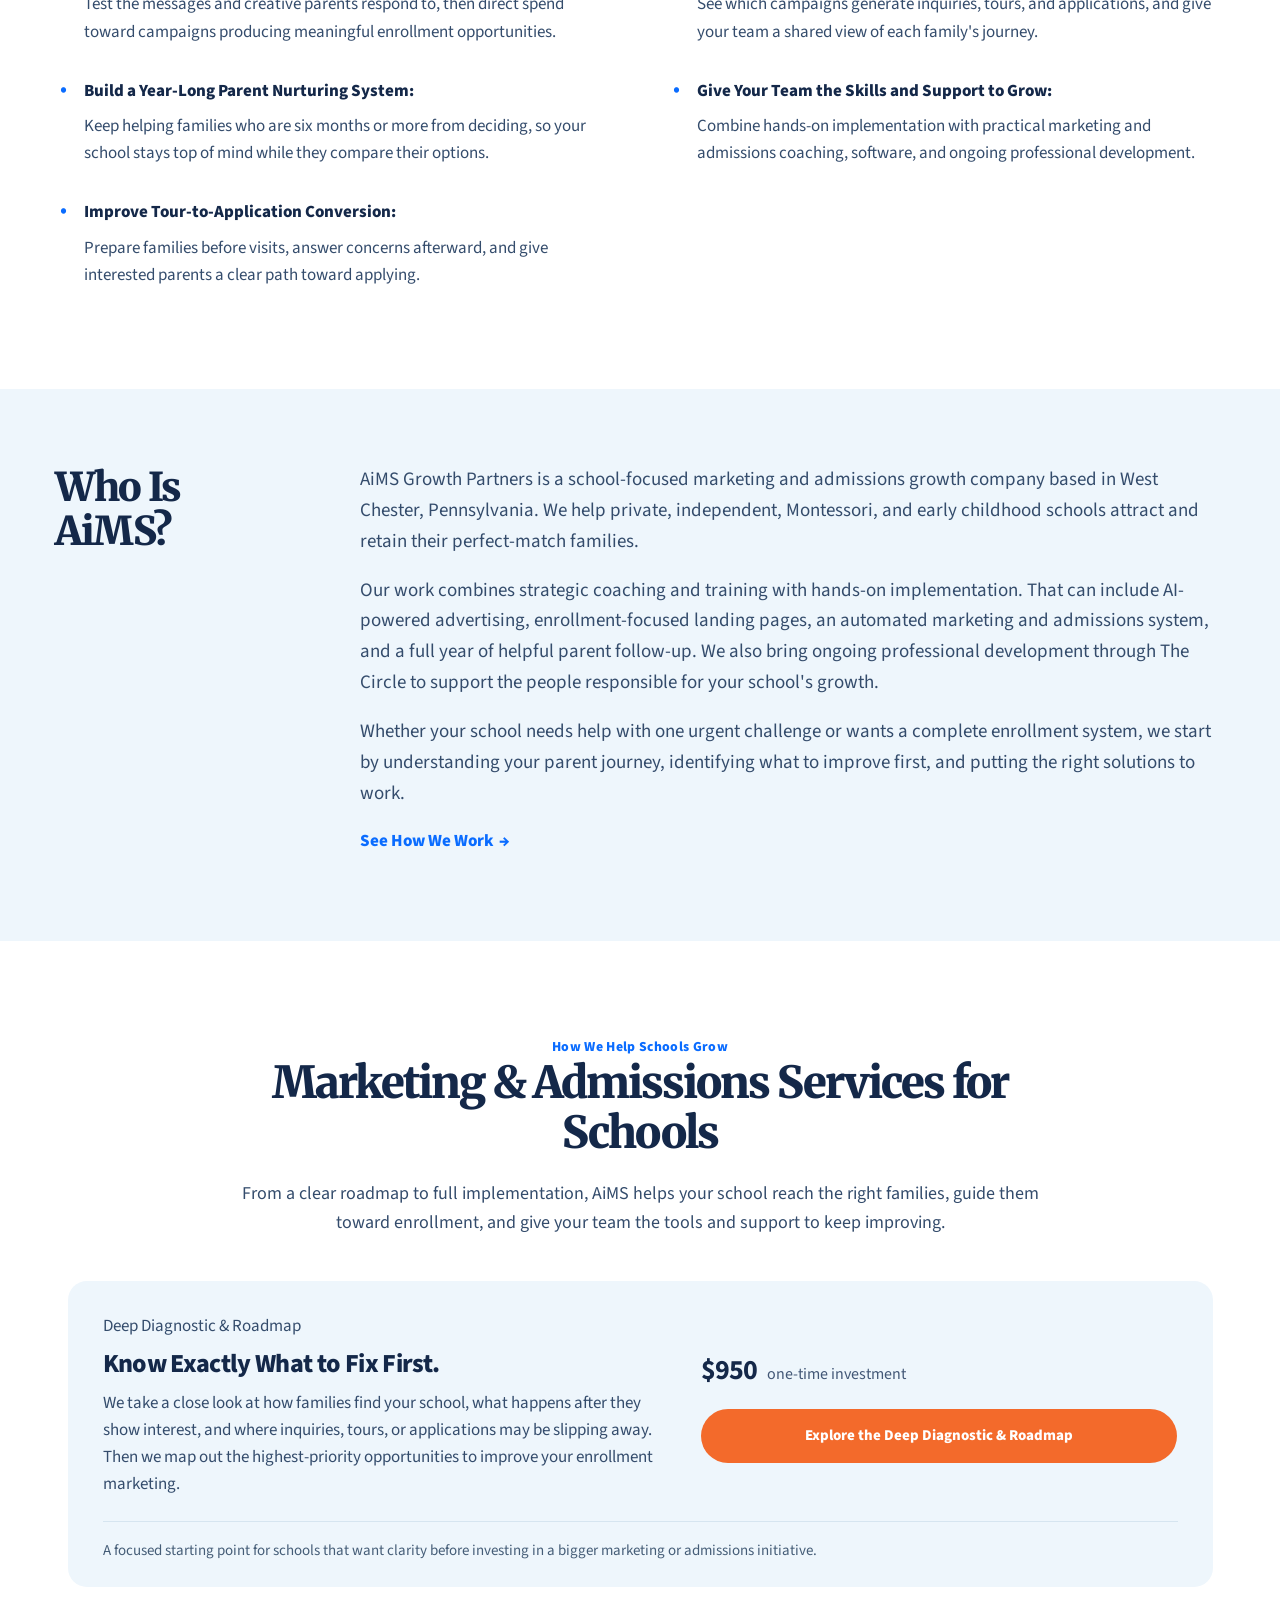
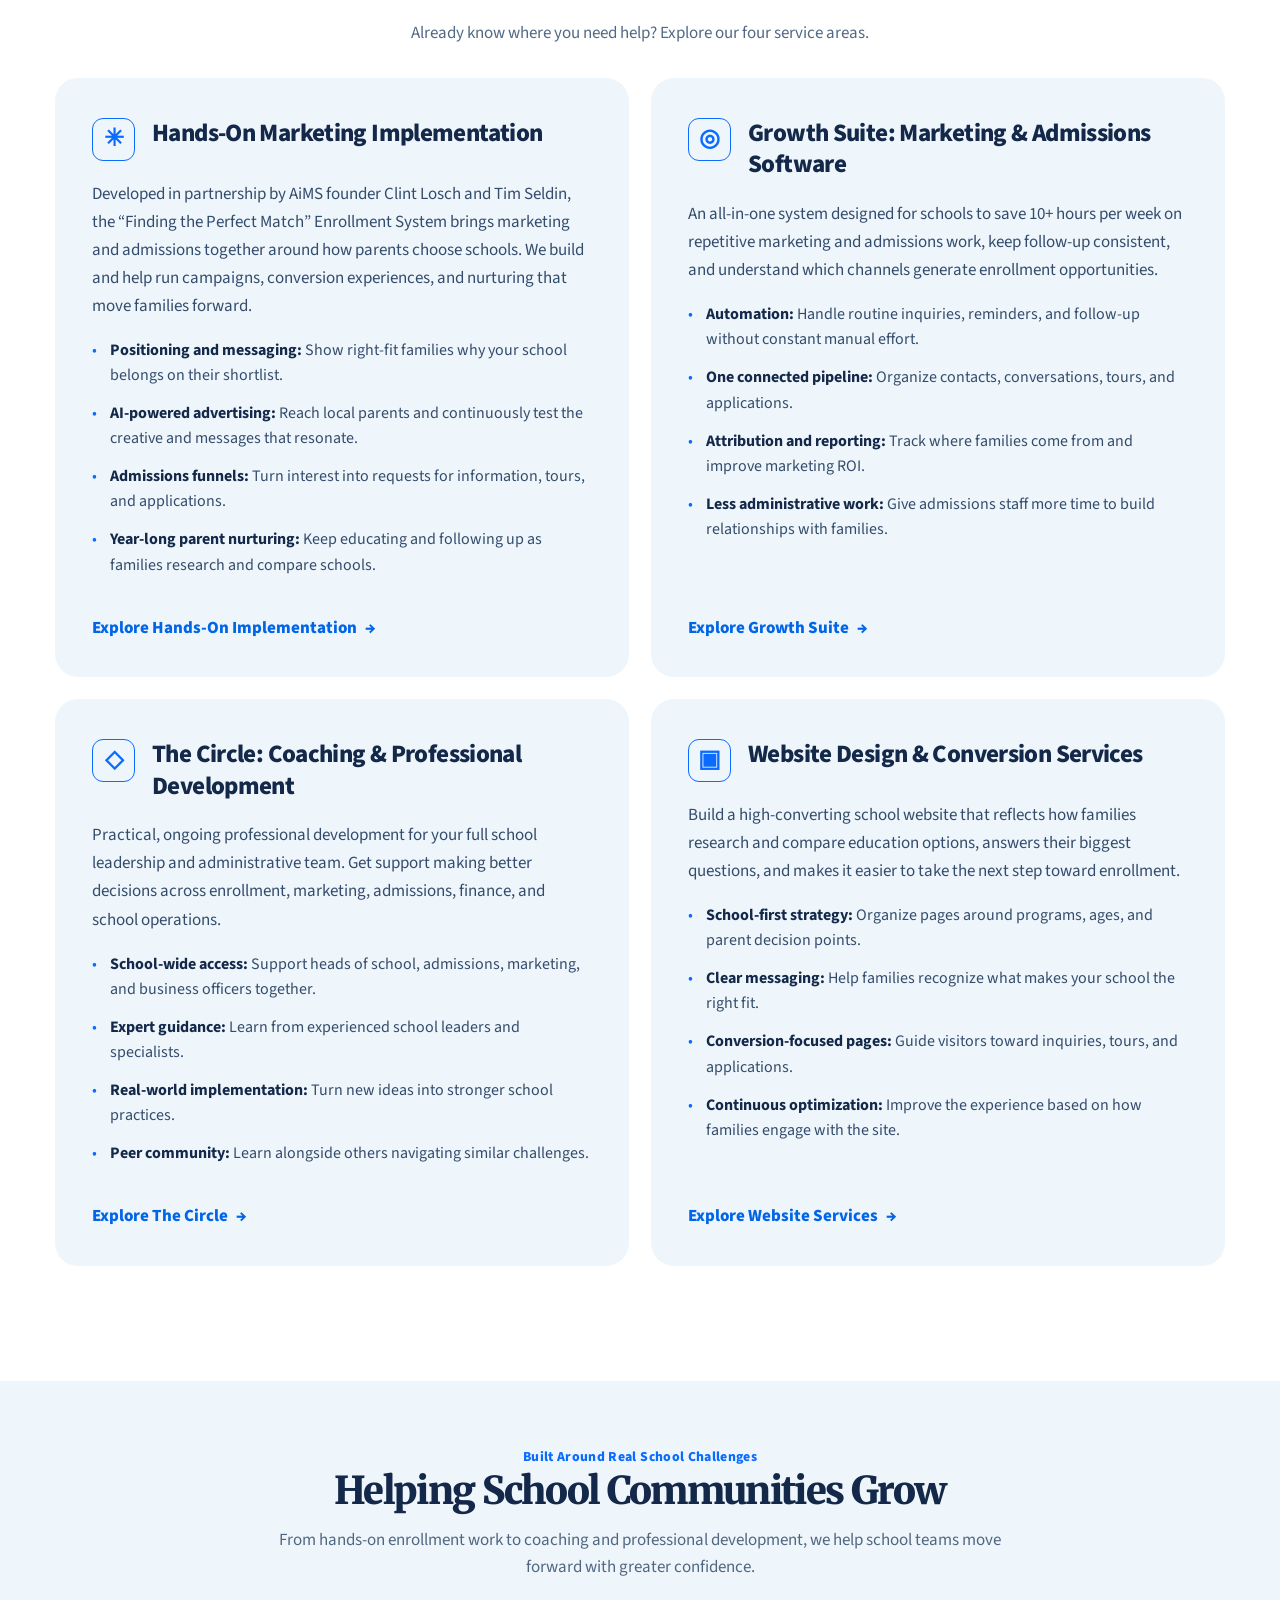
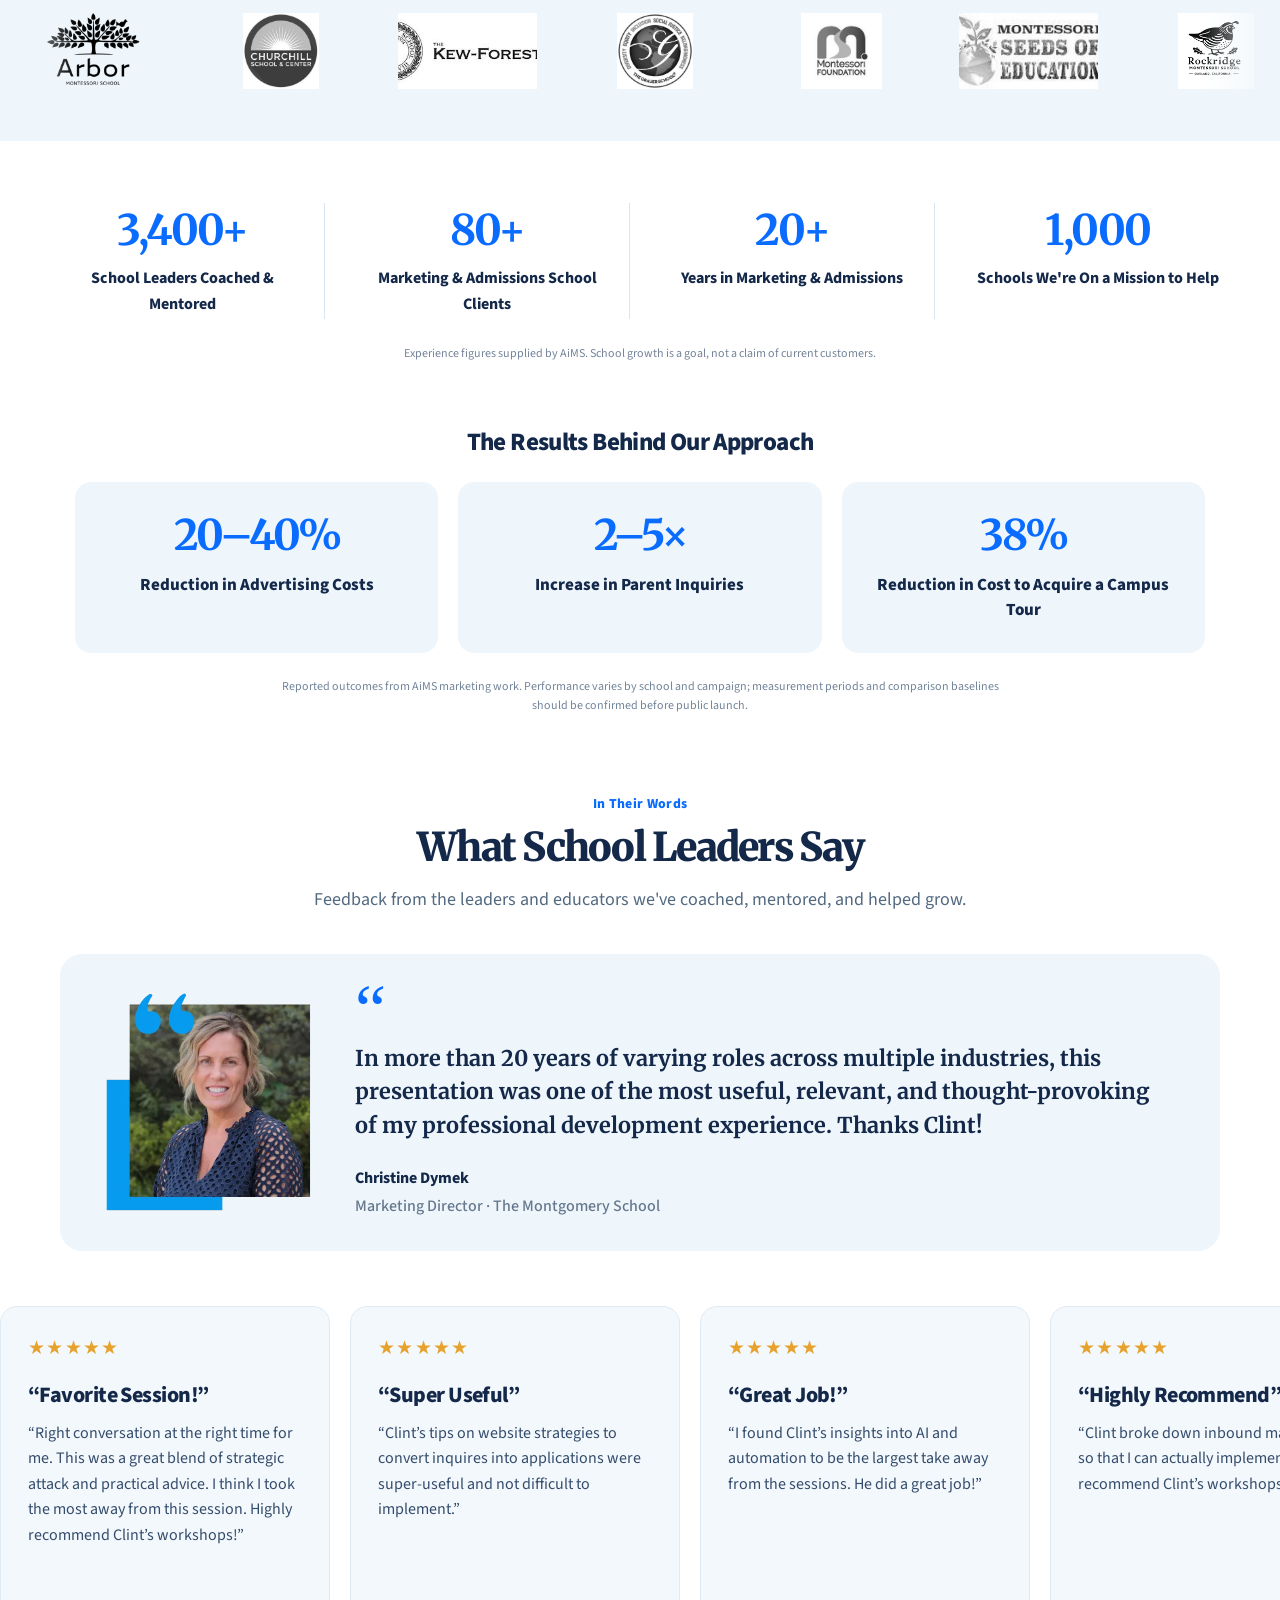
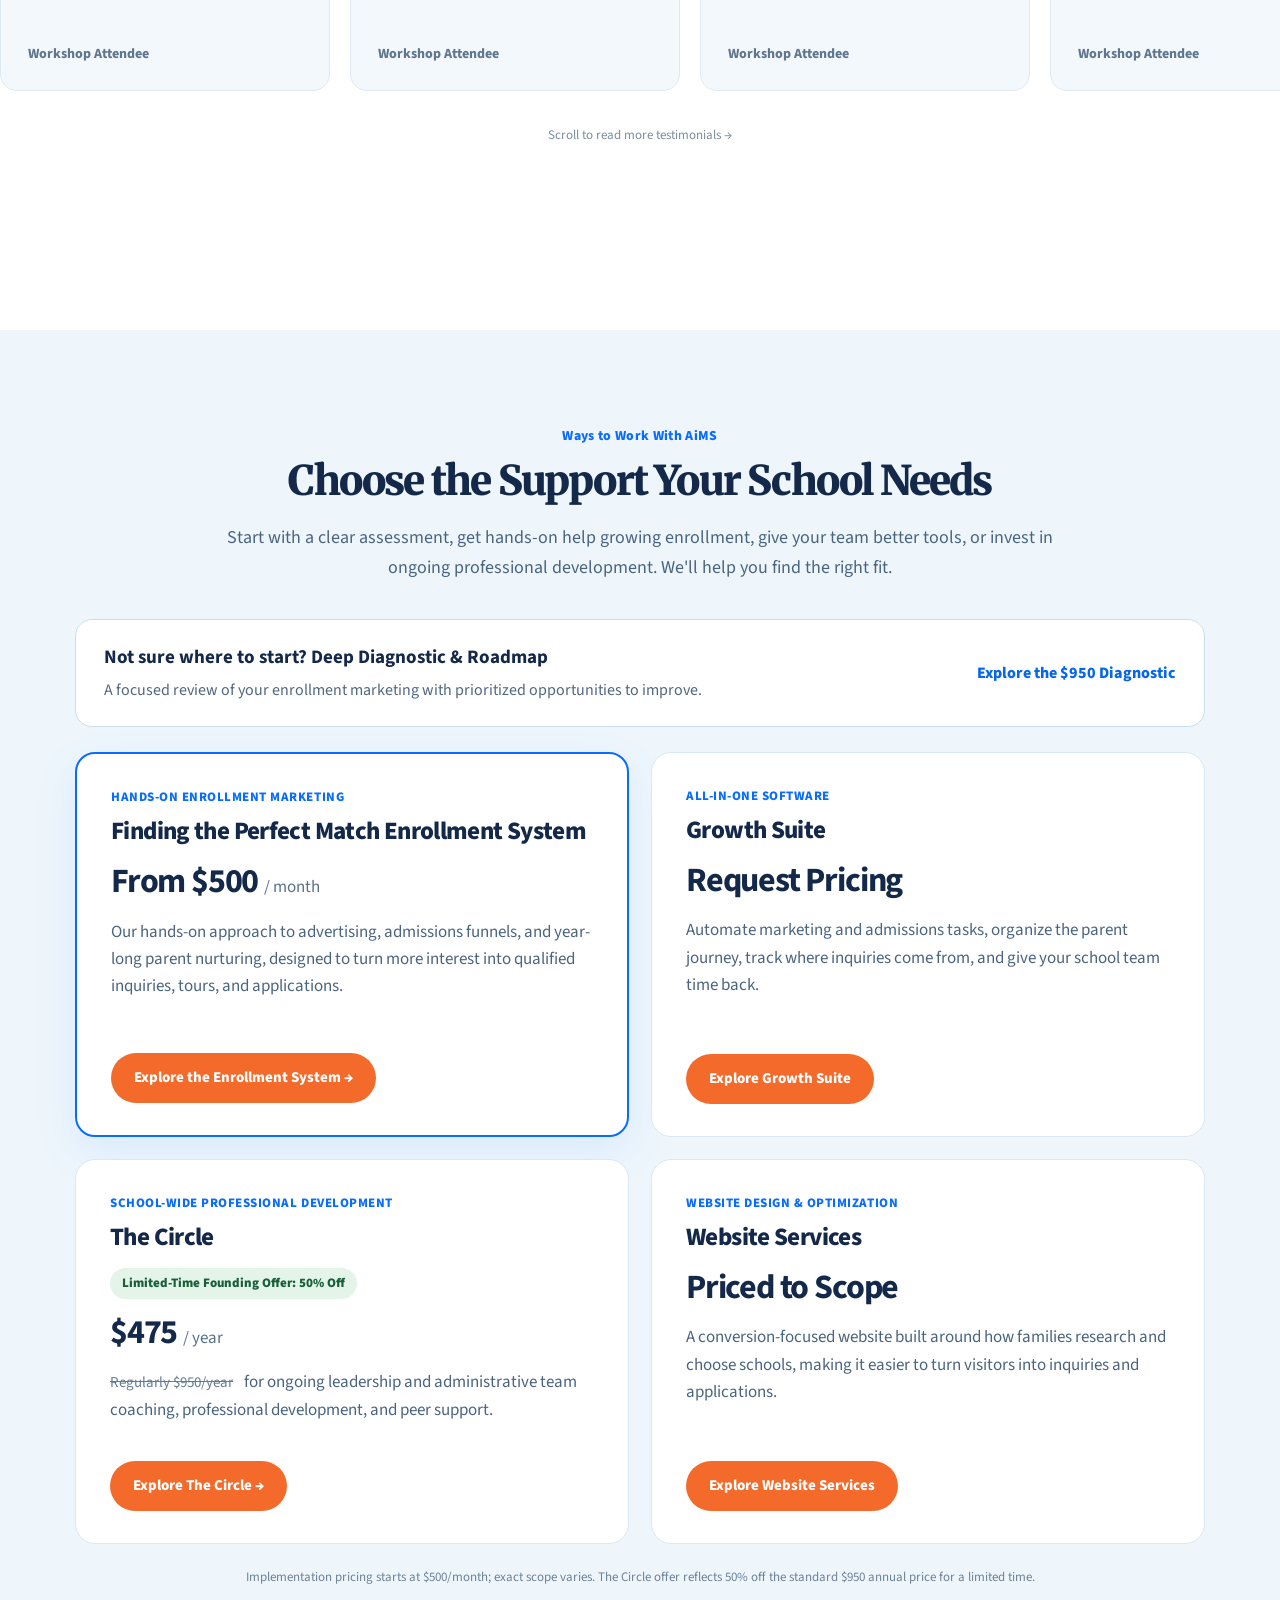
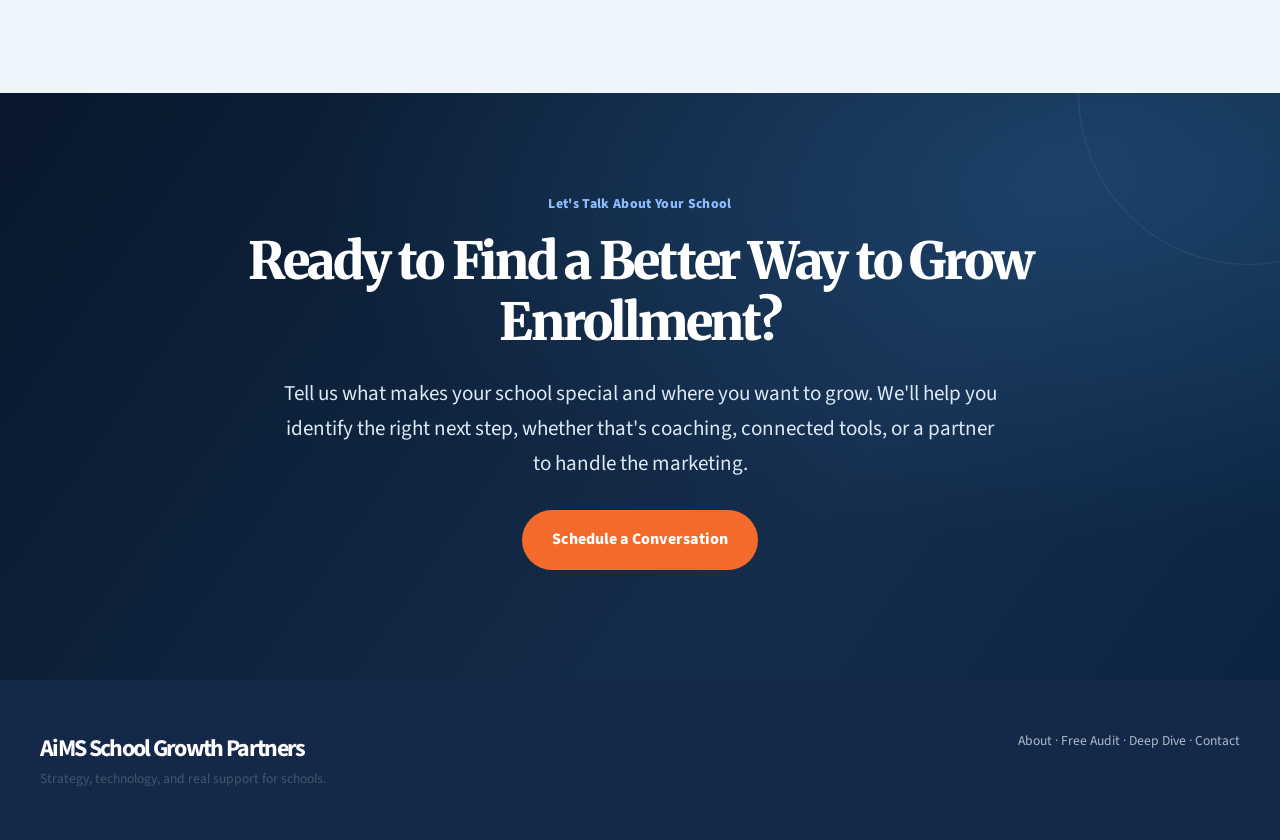
==== commit a0fea348: "Restore eight AiMS website pages and assets" ====
--- a/index.html
+++ b/index.html
@@ -1,37 +1,331 @@
 <!doctype html>
-<html lang="en">
-<head>
-<meta charset="utf-8"><meta name="viewport" content="width=device-width,initial-scale=1">
-<title>AiMS | The Parent Journey Enrollment System</title>
-<meta name="description" content="Discover the Parent Journey Enrollment System. AiMS helps private schools attract qualified families with AI advertising, admissions funnels and 12-month parent nurturing.">
-<link rel="preconnect" href="https://fonts.googleapis.com"><link rel="preconnect" href="https://fonts.gstatic.com" crossorigin>
-<link href="https://fonts.googleapis.com/css2?family=DM+Sans:wght@400;500;600;700&family=Manrope:wght@400;500;600;700;800&display=swap" rel="stylesheet">
-<style>
-:root{--deep:#16416C;--blue:#0B7EBB;--coral:#E84E38;--pale:#F2F8FC;--ink:#17324b;--muted:#50677a;--white:#fff;--line:#dae7ee;--shadow:0 20px 60px rgba(22,65,108,.11)}
-*{box-sizing:border-box}html{scroll-behavior:smooth}body{margin:0;font:16px/1.65 'DM Sans',Arial,sans-serif;color:var(--ink)}h1,h2,h3,p{margin:0}h1,h2,h3{font-family:Manrope,Arial,sans-serif;line-height:1.13;letter-spacing:-.045em}h1{font-size:clamp(2.55rem,5.3vw,5.25rem)}h2{font-size:clamp(2rem,3.5vw,3.6rem)}h3{font-size:1.25rem}a{text-decoration:none;color:inherit}img{max-width:100%;display:block}.wrap{width:min(1180px,calc(100% - 44px));margin-inline:auto}.section{padding:100px 0}.pale{background:var(--pale)}.dark{background:var(--deep);color:#fff}.dark p{color:#d7e7f3}.eyebrow{text-transform:uppercase;letter-spacing:.15em;font-size:.76rem;font-weight:800;color:var(--blue);margin-bottom:15px}.dark .eyebrow{color:#9edcff}.headline{max-width:870px;margin-bottom:19px}.bodycopy{color:var(--muted);max-width:730px;font-size:1.08rem}.btn{display:inline-flex;align-items:center;justify-content:center;padding:15px 25px;border-radius:9px;font-weight:800;background:var(--coral);color:#fff;transition:transform .2s,box-shadow .2s;box-shadow:0 12px 28px rgba(232,78,56,.22)}.btn:hover{transform:translateY(-2px);box-shadow:0 17px 30px rgba(232,78,56,.3)}.btn.outline{border:1px solid #cadfe9;color:var(--deep);background:#fff;box-shadow:none}.tiny{font-size:.78rem;color:#7890a0}.grid{display:grid;gap:20px}.cols2{grid-template-columns:repeat(2,minmax(0,1fr))}.cols3{grid-template-columns:repeat(3,minmax(0,1fr))}.cols4{grid-template-columns:repeat(4,minmax(0,1fr))}.card{padding:30px;border:1px solid var(--line);border-radius:17px;background:#fff;box-shadow:0 8px 26px rgba(16,55,88,.035)}.card h3{margin:12px 0}.card p{color:var(--muted)}.topnav{position:sticky;top:0;z-index:20;background:rgba(255,255,255,.97);border-bottom:1px solid var(--line);backdrop-filter:blur(12px)}.nav{min-height:79px;display:flex;align-items:center;justify-content:space-between;gap:20px}.logo{font:800 2rem Manrope;color:var(--deep);letter-spacing:-.08em}.logo span{color:var(--coral)}.links{display:flex;align-items:center;gap:24px;font-size:.9rem;font-weight:700}.links>a:not(.btn):hover{color:var(--blue)}.nav .btn{padding:11px 15px;font-size:.82rem}.menu{display:none}
-.hero{background:linear-gradient(113deg,#0b3152,#16416c 66%,#0a699c);color:#fff;overflow:hidden}.hero .wrap{display:grid;grid-template-columns:1.2fr .8fr;gap:56px;align-items:center;padding-block:86px 100px}.hero .eyebrow{color:#9edcff}.hero h1{max-width:760px}.hero h1 em{color:#a6dcfc;font-style:normal}.hero p{color:#dcebf7;margin:25px 0;font-size:1.13rem}.hero .actions{display:flex;gap:18px;flex-wrap:wrap;align-items:center}.hero .text-link{color:#fff;font-weight:800}.hero-photo{border:7px solid rgba(255,255,255,.12);border-radius:22px;overflow:hidden;transform:rotate(2deg);box-shadow:0 32px 68px rgba(0,0,0,.2);position:relative}.hero-photo img{height:440px;width:100%;object-fit:cover}.hero-photo figcaption{position:absolute;inset:auto 0 0;background:linear-gradient(transparent,rgba(6,37,61,.96));padding:65px 24px 23px;font-weight:700;color:#fff}.checkline{font-size:.85rem;margin-top:20px;color:#b7d7ea}.stats{margin-top:-35px;position:relative;z-index:3}.stats .grid{gap:0;background:#fff;box-shadow:var(--shadow);border-radius:17px;overflow:hidden;border:1px solid #dce8ef}.stat{padding:27px 22px;border-right:1px solid var(--line)}.stat:last-child{border:0}.stat strong{display:block;font:800 clamp(2.2rem,3.2vw,3.25rem) Manrope;color:var(--deep);letter-spacing:-.07em;line-height:1.1}.stat label{display:block;font-weight:800;color:var(--ink);margin-top:9px}.stat small{color:var(--muted);font-size:.83rem;line-height:1.5;display:block;margin-top:5px}
-.section-head{margin-bottom:36px}.split{display:grid;grid-template-columns:1fr 1fr;gap:65px;align-items:center}.image-panel{border-radius:18px;overflow:hidden;box-shadow:var(--shadow)}.image-panel img{height:440px;width:100%;object-fit:cover}.label{display:inline-block;background:#e6f4fc;color:var(--deep);padding:6px 11px;border-radius:7px;text-transform:uppercase;font-size:.72rem;letter-spacing:.07em;font-weight:800}.contrast .card{border-left:4px solid var(--coral)}.contrast .old{font-size:.82rem;color:#7d8d9a;text-decoration:line-through}.contrast .new{font-weight:800;color:var(--deep);margin-top:9px}.system{display:grid;grid-template-columns:repeat(3,1fr);gap:20px}.step{border:1px solid var(--line);padding:27px;border-radius:15px;background:white}.step .number{font-size:2rem;font-weight:800;color:var(--blue);font-family:Manrope}.step h3{margin:9px 0}.step p{color:var(--muted)}.highlight{background:var(--pale);border:1px solid var(--line);border-radius:18px;padding:32px}.nurture .number{font:800 4rem Manrope;color:var(--deep);letter-spacing:-.06em;line-height:1}.nurture .number span{font-size:1.2rem;letter-spacing:0}.timeline{display:grid;grid-template-columns:repeat(4,1fr);gap:14px;margin-top:33px}.phase{padding:20px;border-radius:12px;background:white;border-top:4px solid var(--coral)}.phase small{color:var(--blue);font-weight:800}.phase h3{font-size:1.1rem;margin:6px 0}.phase p{font-size:.91rem;color:var(--muted)}.media{display:grid;grid-template-columns:1fr 1fr;gap:20px}.case{overflow:hidden;border-radius:17px;background:white;border:1px solid var(--line)}.case img{height:215px;width:100%;object-fit:cover}.case .content{padding:27px}.case strong.metric{font:800 2.5rem Manrope;color:var(--coral);letter-spacing:-.05em}.case h3{font-size:1.52rem;margin:7px 0 10px}.case p{color:var(--muted)}.case a{color:var(--blue);font-weight:800;display:inline-block;margin-top:14px}.offer .card{height:100%}.offer ul{padding-left:19px;color:var(--muted)}.offer li{margin-bottom:10px}.offer .card.emphasis{border-color:#8dcdeb;box-shadow:var(--shadow)}.cta{text-align:center;padding:90px 0}.cta p{margin:23px auto 30px;max-width:680px}.cta h2{max-width:850px;margin:auto}.footer{background:#0c2e4c;color:#d8e7f1;padding:45px 0}.footer .inner{display:flex;justify-content:space-between;gap:30px;align-items:center;flex-wrap:wrap}.footer .logo{color:#fff}.footer small{color:#bdd4e3}.footnote{padding:18px 0 28px;font-size:.76rem;color:#748999}.footnote a{text-decoration:underline}
-@media(max-width:920px){.links{gap:13px}.hero .wrap{grid-template-columns:1fr}.hero-photo{display:none}.cols4,.timeline{grid-template-columns:repeat(2,1fr)}.cols3,.system{grid-template-columns:repeat(2,1fr)}.split{grid-template-columns:1fr;gap:35px}.stats{margin-top:0}}
-@media(max-width:650px){.links{display:none;position:absolute;top:78px;left:0;right:0;background:#fff;padding:25px;flex-direction:column;align-items:flex-start;box-shadow:var(--shadow)}.links.open{display:flex}.menu{display:block;border:1px solid var(--line);border-radius:8px;background:white;padding:8px 12px;color:var(--deep);font-weight:800}.hero .wrap{padding-block:66px}.section{padding:67px 0}.cols4,.cols3,.cols2,.system,.timeline,.media{grid-template-columns:1fr}.stat{border-right:0;border-bottom:1px solid var(--line)}.card{padding:23px}.hero .actions{align-items:flex-start;flex-direction:column}.wrap{width:min(1180px,calc(100% - 34px))}.cta{padding:70px 0}}
-</style>
-</head>
-<body>
-<header class="topnav"><div class="wrap nav"><a class="logo" href="/" aria-label="AiMS home">AiMS<span>.</span></a><button class="menu" id="menu" aria-label="Toggle navigation" aria-expanded="false">Menu</button><nav class="links" id="links"><a href="#results">Results</a><a href="#why">Why It Works</a><a href="#system">The System</a><a href="#nurturing">Parent Nurturing</a><a href="#cases">Our Work</a><a class="btn" href="/parent-journey.html">Watch Free Training →</a></nav></div></header>
-<main>
-<section class="hero"><div class="wrap"><div><div class="eyebrow">For private schools, Montessori schools & early childhood programs</div><h1>How to <em>Double Your School's Inquiries and Applications</em> This Enrollment Season</h1><p>Discover the <strong>Parent Journey Enrollment System™</strong>, the school-specific approach behind Key Forest School's 2X application growth and Topsail Montessori's $24 campus tours. We combine AI-powered advertising, admissions funnels and 12 months of parent nurturing to help your school attract qualified families and earn their trust before they enroll.</p><div class="actions"><a href="/parent-journey.html" class="btn">Watch the Free Parent Journey Training →</a><a href="#results" class="text-link">See School Results ↓</a></div><div class="checkline">Built for school leaders. Available done with you or done for you.</div></div><figure class="hero-photo"><img src="https://images.unsplash.com/photo-1509062522246-3755977927d7?auto=format&fit=crop&w=1100&q=85" alt="Students learning in a classroom"><figcaption>Better marketing starts with understanding how parents choose.</figcaption></figure></div></section>
-<div class="stats wrap" id="results"><div class="grid cols4"><div class="stat"><strong>2X</strong><label>Applications</label><small>Key Forest School, over 12 months</small></div><div class="stat"><strong>$24</strong><label>Per Campus Tour</label><small>Topsail Montessori, first campaign</small></div><div class="stat"><strong>20–40%</strong><label>Lower Ad Costs</label><small>Reported AI advertising reductions</small></div><div class="stat"><strong>2–5X</strong><label>More Inquiries</label><small>Reported admissions funnel lift</small></div></div></div>
-<section class="section" id="why"><div class="wrap split"><div><div class="eyebrow">Why school marketing falls short</div><h2 class="headline">Parents Are Still Deciding Long After Your First Follow-Up.</h2><p class="bodycopy">Choosing a school takes time. Families research programs, compare options, read reviews and ask other parents for advice. Niche survey findings indicate that many parents begin researching at least six months ahead and consider several schools.</p><p class="bodycopy" style="margin-top:19px">Yet most enrollment marketing is built around capturing an inquiry and following up a few times. When that communication fades, the family is often still deciding. AiMS helps schools remain helpful and relevant throughout that journey.</p><p style="margin-top:22px"><a class="btn outline" href="#nurturing">See the 12-Month System →</a></p></div><div class="image-panel"><img src="https://images.unsplash.com/photo-1497486751825-1233686d5d80?auto=format&fit=crop&w=1000&q=85" alt="School environment with students working together"></div></div></section>
-<section class="section pale contrast"><div class="wrap"><div class="section-head"><div class="eyebrow">A different way to grow</div><h2 class="headline">Four Shifts That Change Your Enrollment Results.</h2><p class="bodycopy">The schools that consistently attract qualified families make deliberate changes to how they market and communicate.</p></div><div class="grid cols4"><div class="card"><span class="label">01</span><h3>Predictable Demand</h3><div class="old">Wait for referrals and word of mouth</div><div class="new">Build an intentional system for generating qualified inquiries</div></div><div class="card"><span class="label">02</span><h3>Parent-First Messaging</h3><div class="old">Only describe programs and school philosophy</div><div class="new">Show parents the experiences and outcomes that matter to them</div></div><div class="card"><span class="label">03</span><h3>Be Everywhere Parents Research</h3><div class="old">Depend on one marketing channel</div><div class="new">Connect advertising, landing pages, content and follow-up</div></div><div class="card"><span class="label">04</span><h3>Long-Term Relationships</h3><div class="old">Stop communication after a few touches</div><div class="new">Deliver helpful parent education throughout the decision process</div></div></div></div></section>
-<section class="section" id="system"><div class="wrap"><div class="section-head"><div class="eyebrow">Our specific method</div><h2 class="headline">Meet the Parent Journey Enrollment System™</h2><p class="bodycopy">One connected enrollment strategy, from the first time a parent hears about your school through the moment they decide to apply.</p></div><div class="system"><article class="step"><div class="number">01</div><h3>Define Why Families Choose You</h3><p>We identify your strongest differentiators, admissions goals and the parent motivations your messaging needs to address.</p></article><article class="step"><div class="number">02</div><h3>Study Your Market</h3><p>We evaluate local competitors and your enrollment opportunities to find the most promising audiences and messages.</p></article><article class="step"><div class="number">03</div><h3>Build Admissions Funnels</h3><p>We create focused landing pages, tuition guides and conversion paths that turn parent interest into measurable inquiries.</p></article><article class="step"><div class="number">04</div><h3>Launch AI-Powered Advertising</h3><p>We test varied creative and messaging, study performance and optimize toward qualified inquiries and tours.</p></article><article class="step"><div class="number">05</div><h3>Install 12 Months of Parent Nurturing</h3><p>We build helpful email and follow-up sequences around parents' questions, interests and readiness to enroll.</p></article><article class="step"><div class="number">06</div><h3>Measure and Improve</h3><p>We track the steps from inquiry to tour to application, then refine the system around real admissions outcomes.</p></article></div></div></section>
-<section class="section pale nurture" id="nurturing"><div class="wrap"><div class="split"><div><div class="eyebrow">The advantage most schools are missing</div><h2 class="headline">Most Schools Follow Up for Days. We Help You Stay Top of Mind for a Full Year.</h2><p class="bodycopy">Your next enrolled family might be six or nine months from making a decision. We build a 12-month communication system that helps them evaluate their options, understand what makes your school different and feel confident taking the next step.</p><p class="bodycopy" style="margin-top:19px">Instead of repeating “schedule a tour,” your school can share classroom stories, kindergarten readiness tips, tuition guidance, parent testimonials and answers to the questions families are already asking.</p></div><div class="highlight"><div class="eyebrow">Built around real parent behavior</div><div class="number">12 <span>months</span></div><h3 style="margin:14px 0">Helpful, relevant follow-up throughout the parent decision process.</h3><p class="bodycopy">Automated delivery reduces repetitive work for your admissions team while keeping messages grounded in what prospective families need.</p><div style="margin-top:23px"><a href="/parent-journey.html" class="btn">Watch the Parent Journey Training →</a></div></div></div><div class="timeline"><div class="phase"><small>MONTHS 1–3</small><h3>Discover & Explore</h3><p>Welcome materials, school philosophy, program benefits, parent questions.</p></div><div class="phase"><small>MONTHS 4–6</small><h3>Compare & Understand</h3><p>Tuition explanations, classroom stories, reviews, school comparison guides.</p></div><div class="phase"><small>MONTHS 7–9</small><h3>Build Confidence</h3><p>Teacher introductions, student experiences, educational insights, events.</p></div><div class="phase"><small>MONTHS 10–12</small><h3>Plan Next Steps</h3><p>Tour invitations, admissions guidance, personalized check-ins, enrollment updates.</p></div></div><p class="tiny" style="margin-top:18px">Illustrative themes. Actual content and cadence should adapt to each family's stage, interests and admissions calendar.</p></div></section>
-<section class="section"><div class="wrap split"><div class="image-panel"><img src="https://images.unsplash.com/photo-1484820540004-14229fe36ca4?auto=format&fit=crop&w=1000&q=85" alt="Students engaged in class activities"></div><div><div class="eyebrow">Smarter acquisition</div><h2 class="headline">AI Advertising That Makes Every Dollar Work Harder.</h2><p class="bodycopy">Our proprietary AI advertising approach helps us test multiple messages and creative concepts, learn what parents respond to, and optimize campaigns as results come in.</p><p class="bodycopy" style="margin-top:20px"><strong>We've observed 20–40% reductions in advertising costs.</strong> The advantage is measured by outcomes that matter to admissions teams, not just clicks or impressions.</p><p style="margin-top:22px"><a class="btn outline" href="/parent-journey.html">See the Strategy →</a></p></div></div></section>
-<section class="section pale"><div class="wrap split"><div><div class="eyebrow">Convert more of the interest you already earn</div><h2 class="headline">Your Homepage Can't Answer Every Parent's Question.</h2><p class="bodycopy">Parents clicking an advertisement might want tuition information, kindergarten options or guidance on switching schools. We create dedicated admissions funnels matched to those needs, then connect each inquiry to the right next step.</p><p class="bodycopy" style="margin-top:20px"><strong>Our reported results show 2–5X more inquiries from dedicated admissions funnels than traditional website pages.</strong></p></div><div class="highlight"><span class="label">Example enrollment funnel</span><h3 style="font-size:1.55rem;margin:14px 0 20px">From a parent question to a real admissions conversation</h3><div class="grid"><div class="card">1. Parent sees a relevant ad or resource</div><div class="card">2. Focused landing page answers their question</div><div class="card">3. Inquiry triggers helpful follow-up</div><div class="card">4. Family is guided toward a tour or application</div></div></div></div></section>
-<section class="section" id="cases"><div class="wrap"><div class="section-head"><div class="eyebrow">Proof from real schools</div><h2 class="headline">Real Schools. Real Enrollment Outcomes.</h2><p class="bodycopy">These client examples show what's possible when marketing is built around the way parents actually choose schools.</p></div><div class="media"><article class="case"><img src="https://images.unsplash.com/photo-1502086223501-7ea6ecd79368?auto=format&fit=crop&w=900&q=85" alt="Outdoor learning setting, illustrative school imagery"><div class="content"><span class="label">Key Forest School</span><div style="margin-top:14px"><strong class="metric">2X</strong></div><h3>Applications Doubled in 12 Months</h3><p>Key Forest School doubled applications over a 12-month period. A concrete example of why schools should evaluate marketing through admissions outcomes.</p></div></article><article class="case"><img src="https://images.unsplash.com/photo-1523050854058-8df90110c9f1?auto=format&fit=crop&w=900&q=85" alt="School campus imagery, illustrative"><div class="content"><span class="label">Topsail Montessori</span><div style="margin-top:14px"><strong class="metric">$24</strong></div><h3>Per Campus Tour on Its First Campaign</h3><p>Topsail Montessori's first campaign generated campus tours at an average reported cost of just $24 each.</p></div></article></div><p class="tiny" style="margin-top:20px">Illustrative imagery is not photography of the named schools. Client-specific results are not guarantees of typical outcomes.</p></div></section>
-<section class="section pale offer" id="work-with-us"><div class="wrap"><div class="section-head"><div class="eyebrow">Choose your level of support</div><h2 class="headline">One System. Two Ways to Work With AiMS.</h2><p class="bodycopy">Get a proven structure for your enrollment marketing, with implementation support that fits your school's team.</p></div><div class="grid cols2"><div class="card"><span class="label">Done With You</span><h3 style="font-size:1.75rem">Build the capability inside your school.</h3><p>We guide your strategy, install the system and coach your team so they can carry out the day-to-day work with confidence.</p><ul><li>Messaging and enrollment strategy</li><li>Admissions funnel and automation setup</li><li>Campaign guidance and optimization</li><li>Training, support and practical resources</li></ul><a class="btn outline" href="/parent-journey.html">See How It Works →</a></div><div class="card emphasis"><span class="label">Done For You</span><h3 style="font-size:1.75rem">Let our team manage the execution.</h3><p>We build and manage your school marketing campaigns, funnels and follow-up system while your staff focuses on families and admissions.</p><ul><li>School-specific strategy and creative</li><li>Advertising campaign management</li><li>Landing pages and 12-month nurturing</li><li>Tracking, reporting and ongoing optimization</li></ul><a class="btn" href="/parent-journey.html">Watch the Free Training →</a></div></div></div></section>
-<section class="section"><div class="wrap split"><div><div class="eyebrow">Beyond campaign management</div><h2 class="headline">Equip Your School Leaders to Make Better Enrollment Decisions.</h2><p class="bodycopy">Sustainable growth requires strong school leadership, too. Through ongoing coaching and professional development, we help teams strengthen marketing, admissions and operational decision-making. For eligible Montessori engagements, support can include resources from The Circle.</p><p style="margin-top:24px"><a class="btn outline" href="https://go.montessori.org/circle">Explore The Circle →</a></p></div><div class="highlight"><span class="label">Professional development</span><h3 style="font-size:1.7rem;margin:15px 0">Practical guidance for the people responsible for enrollment.</h3><p>Training, tools and expert support designed to make school leadership more confident and effective.</p></div></div></section>
-<section class="dark cta"><div class="wrap"><div class="eyebrow">Take the next step</div><h2>See How the Parent Journey Can Change Your Enrollment Strategy.</h2><p>Watch the free training to learn where schools lose prospective families, how year-long nurturing works, and how the AiMS Enrollment System connects advertising, admissions and follow-up.</p><a class="btn" href="/parent-journey.html">Watch the Free Parent Journey Training →</a></div></section>
-</main>
-<footer class="footer"><div class="wrap inner"><div><a href="/" class="logo">AiMS<span>.</span></a><div>School enrollment growth built around how parents decide.</div></div><div><a href="#system">The System</a> &nbsp;·&nbsp; <a href="#cases">School Results</a> &nbsp;·&nbsp; <a href="/parent-journey.html">Free Training</a></div><small>© <span id="yr"></span> AiMS</small></div></footer>
-<div class="wrap footnote">Case-study and platform performance figures are supplied for this draft and should be verified before production release. The doubling headline describes the program's intended outcome, not a guarantee of results. External parent research: <a href="https://www.niche.com/about/enrollment-insights/2023-niche-k-12-parent-survey/">Niche K–12 Parent Survey</a>. Actual timelines vary by family.</div>
-<script>document.getElementById('yr').textContent=new Date().getFullYear();const m=document.getElementById('menu');m.addEventListener('click',()=>{const n=document.getElementById('links');const o=n.classList.toggle('open');m.setAttribute('aria-expanded',o?'true':'false')});document.querySelectorAll('.links a').forEach(a=>a.addEventListener('click',()=>{document.getElementById('links').classList.remove('open');m.setAttribute('aria-expanded','false')}));</script>
-</body></html>+<html lang="en"><head><meta charset="utf-8"><meta name="viewport" content="width=device-width,initial-scale=1"><title>AiMS | School Growth Partners for Private and Independent Schools</title><meta content="AiMS combines school marketing strategy, admissions technology, coaching, and hands-on support to help independent schools attract and enroll more right-fit families." name="description"/><link rel="preconnect" href="https://fonts.googleapis.com"><link rel="preconnect" href="https://fonts.gstatic.com" crossorigin><link rel="stylesheet" href="https://fonts.googleapis.com/css2?family=Merriweather:wght@400;700;900&amp;family=Source+Sans+3:wght@400;500;600;700;800;900&amp;display=swap"><style>
+:root{--navy:#16416C;--navy2:#0B7EBB;--gold:#E84E38;--paper:#F2F8FC;--ink:#16416C;--muted:#607179;--green:#0B7EBB}*{box-sizing:border-box}html{scroll-behavior:smooth}body{margin:0;font-family:Arial,Helvetica,sans-serif;color:var(--ink);background:#fff;line-height:1.55}h1,h2,h3,p{margin:0}h1,h2,h3{letter-spacing:-.045em;line-height:1.14}h1{font-size:clamp(3.1rem,6.3vw,6.7rem);font-weight:750}h2{font-size:clamp(2.3rem,4vw,4.25rem)}h3{font-size:1.35rem}p{color:var(--muted)}a{text-decoration:none;color:inherit}.shell{width:min(1190px,calc(100% - 48px));margin:auto}.eyebrow{color:#0B7EBB;font-size:.76rem;font-weight:800;text-transform:uppercase;letter-spacing:.17em}.eyebrow.light{color:#ffb199}.button{display:inline-flex;align-items:center;gap:25px;background:var(--gold);color:#fff;padding:17px 23px;border-radius:5px;font-size:.87rem;font-weight:800;box-shadow:0 12px 25px #00000017;transition:transform .2s}.button:hover{transform:translateY(-3px)}.button.dark{background:var(--navy);color:#fff}.button.outline{background:transparent;border:1px solid #ffffff55;color:#fff;box-shadow:none}.nav{height:89px;display:flex;align-items:center;justify-content:space-between}.brand{display:flex;align-items:baseline;gap:10px}.brand strong{font-size:2.1rem;letter-spacing:-.1em;color:var(--navy)}.brand strong i{color:var(--gold);font-style:normal}.brand span{font-size:.58rem;color:#7b8991;letter-spacing:.13em;text-transform:uppercase;font-weight:800}.navlinks{display:flex;align-items:center;gap:29px;font-size:.83rem;font-weight:750}.navlinks a:hover{color:var(--gold)}.navlinks .navcta{border:1px solid #d7dfe2;border-radius:5px;padding:12px 17px}.hero{background:var(--navy);color:white;overflow:hidden}.hero-inner{min-height:675px;display:grid;grid-template-columns:1.1fr .9fr;align-items:center;gap:50px;padding:78px 0 94px}.hero h1{max-width:770px;margin:21px 0}.hero h1 span{color:#ffb199}.hero p{font-size:1.13rem;max-width:640px;color:#d8e8f4;line-height:1.75}.actions{display:flex;align-items:center;gap:23px;margin-top:33px;flex-wrap:wrap}.subtle{font-size:.78rem;color:#c4e0ef;margin-top:23px}.video-art{position:relative;border-radius:15px;transform:rotate(2deg);background:#f4f1e9;padding:13px;box-shadow:0 35px 65px #0006}.photo-block{height:390px;background:linear-gradient(145deg,#d2e9f4 0%,#74b9db 45%,#0B7EBB 100%);border-radius:8px;position:relative;overflow:hidden}.sun{position:absolute;right:36px;top:35px;width:96px;height:96px;background:#fff7dc;border-radius:50%;filter:blur(1px)}.hill{position:absolute;bottom:-75px;width:140%;height:210px;background:#1770a4;border-radius:50%;left:-15%;transform:rotate(-13deg)}.hill.two{bottom:-115px;left:10%;background:#16416C;transform:rotate(8deg)}.school{position:absolute;bottom:92px;left:52px;width:260px;height:135px;background:#e9dfc7;box-shadow:8px 10px 0 #806b55}.school:before{content:'';position:absolute;left:-15px;right:-15px;top:-64px;border-left:145px solid transparent;border-right:145px solid transparent;border-bottom:66px solid #6f5444}.windows{position:absolute;top:27px;left:29px;display:flex;gap:22px}.windows b{display:block;width:49px;height:65px;background:#89b3b0;border:7px solid #fff4da}.badge{position:absolute;bottom:16px;right:-18px;background:#fff;color:var(--navy);padding:18px 21px;border-radius:8px;box-shadow:0 15px 50px #0003;transform:rotate(-2deg)}.badge strong{display:block;font-size:1.3rem}.badge small{color:#647078}.proof{padding:76px 0 86px;background:var(--paper)}.center{text-align:center}.sectionhead{max-width:780px;margin-bottom:38px}.sectionhead.center{margin-left:auto;margin-right:auto}.sectionhead h2{margin:12px 0 15px}.sectionhead p{font-size:1.03rem;line-height:1.75}.metrics{display:grid;grid-template-columns:repeat(4,1fr);gap:14px}.metric{background:#fff;padding:30px 24px 29px;border:1px solid #e6e9e8;border-top:4px solid var(--gold);border-radius:5px;min-height:247px}.metric .number{font-size:clamp(2.55rem,4vw,4.35rem);font-weight:800;letter-spacing:-.075em;color:var(--navy);line-height:1.15}.metric h3{font-size:1.04rem;margin:11px 0}.metric p{font-size:.85rem;line-height:1.65}.fine{color:#8c9699;font-size:.76rem;margin-top:19px}.section{padding:105px 0}.split{display:grid;grid-template-columns:1fr 1fr;align-items:center;gap:82px}.split h2{margin:17px 0 21px}.split p{font-size:1.08rem;line-height:1.75}.journey-board{background:#F2F8FC;padding:30px;border-radius:12px;box-shadow:0 18px 45px #192c4010}.journey-board .row{display:flex;gap:16px;align-items:flex-start;border-bottom:1px solid #dcebf5;padding:15px 0}.journey-board .row:last-child{border:0}.journey-board em{font-style:normal;width:32px;height:32px;display:grid;place-items:center;border-radius:50%;background:#0B7EBB;color:#fff;font-weight:800;font-size:.8rem;flex-shrink:0}.journey-board strong{display:block}.journey-board small{color:#718087}.dark-section{background:var(--navy);color:#fff}.dark-section p{color:#d2e3f0}.pillars{display:grid;grid-template-columns:repeat(3,1fr);gap:20px;margin-top:45px}.pillar{background:#0B7EBB;border:1px solid #ffffff1f;border-radius:8px;padding:36px;min-height:270px}.pillar .symbol{font-size:2rem;color:#ffd8cd;margin-bottom:19px}.pillar h3{margin-bottom:12px}.pillar p{font-size:.91rem;line-height:1.75}.feature{background:#F2F8FC}.feature-card{background:white;border-radius:12px;padding:38px;border:1px solid #e7eae8}.feature-card .big{font-size:4.2rem;font-weight:800;letter-spacing:-.07em;color:#0B7EBB;margin-bottom:7px}.bullet{margin:18px 0 26px;padding-left:20px;color:#66747c}.bullet li{margin:9px 0}.case-grid{display:grid;grid-template-columns:repeat(2,1fr);gap:22px;margin-top:45px}.case{border:1px solid #e3e8e6;border-radius:10px;overflow:hidden}.case-art{padding:35px 34px;min-height:235px;background:#D9ECF7;display:flex;flex-direction:column;justify-content:space-between}.case:nth-child(2) .case-art{background:#FDE4DF}.case-art small{font-weight:800;letter-spacing:.15em;text-transform:uppercase;color:#16416C}.case-art .stat{font-size:5.3rem;line-height:1;font-weight:800;letter-spacing:-.07em;color:#16416C}.case:nth-child(2) .stat{color:#E84E38}.case-body{padding:30px}.case-body h3{font-size:1.65rem;margin:6px 0 12px}.case-body p{line-height:1.75}.case-body a{font-weight:800;font-size:.9rem;color:#0B7EBB;display:inline-block;margin-top:25px}.accent-box{background:#D9ECF7;border-radius:12px;padding:42px}.accent-box h3{font-size:2rem;margin-bottom:12px}.accent-box p{color:#16416C}.final{padding:95px 0;background:#E84E38;text-align:center;color:#fff}.final h2{max-width:850px;margin:0 auto 21px}.final p{color:#fff;margin:0 auto 28px;max-width:620px}.footer{background:#16416C;color:#adbac7;padding:50px 0;font-size:.85rem}.foot-inner{display:flex;justify-content:space-between;gap:30px}.foot-inner strong{color:#fff;font-size:1.5rem;letter-spacing:-.07em}.mobile-menu{display:none}.preview-label{background:#F2F8FC;padding:9px;text-align:center;font-size:.73rem;color:#16416C;border-bottom:1px solid #d6e9f5}.mock-link{cursor:pointer}@media(max-width:950px){.navlinks{display:none}.mobile-menu{display:block;color:#233142;font-size:1.4rem}.hero-inner,.split{grid-template-columns:1fr}.hero-inner{padding:72px 0}.video-art{max-width:600px}.metrics{grid-template-columns:repeat(2,1fr)}.pillars{grid-template-columns:1fr}.case-grid{grid-template-columns:1fr}.split{gap:36px}}@media(max-width:590px){.shell{width:calc(100% - 34px)}.nav{height:70px}.hero h1{font-size:3.15rem}.hero-inner{padding:62px 0}.video-art{transform:none}.photo-block{height:270px}.school{transform:scale(.7);transform-origin:bottom left}.badge{right:0}.metrics{grid-template-columns:1fr}.metric{min-height:0}.section{padding:65px 0}.proof{padding:65px 0}.case-art{min-height:185px}.foot-inner{flex-direction:column}.actions .button{width:100%;justify-content:space-between}}
+
+
+.shift-grid{display:grid;grid-template-columns:repeat(2,minmax(0,1fr));gap:17px;margin-top:35px}.shift-card{border:1px solid #dce8f1;background:#fff;border-radius:9px;padding:27px}.shift-card .old{font-size:.82rem;color:#8a969f;text-decoration:line-through;margin:12px 0}.shift-card .new{color:#16416C;font-weight:800;font-size:1.13rem;line-height:1.4}.shift-card .arrow{color:#E84E38;font-size:1.4rem}.step-grid{display:grid;grid-template-columns:repeat(3,minmax(0,1fr));gap:18px;margin-top:38px}.step-card{background:white;color:#16416C;border:1px solid #d9e8f2;border-radius:10px;padding:28px}.step-no{color:#E84E38;font-size:.79rem;font-weight:800;letter-spacing:.13em;margin-bottom:25px}.step-card h3{margin-bottom:13px}.step-card p{font-size:.89rem;line-height:1.75}.nurture{background:#16416C;color:white}.nurture .sectionhead p,.nurture .nurture-copy p{color:#d6e8f5}.nurture-stats{display:flex;gap:18px;flex-wrap:wrap;margin:30px 0}.nurture-stat{border-left:3px solid #E84E38;padding:6px 23px;background:#ffffff0d;border-radius:0 8px 8px 0}.nurture-stat strong{display:block;font-size:2.6rem;letter-spacing:-.06em}.nurture-stat span{color:#d7e8f3;font-size:.86rem}.nurture-timeline{display:grid;grid-template-columns:repeat(4,1fr);gap:15px;margin-top:35px}.nurture-phase{border:1px solid #ffffff36;border-radius:9px;padding:23px;background:#ffffff0b}.nurture-phase small{color:#ffb7a9;letter-spacing:.1em;font-weight:800}.nurture-phase h3{font-size:1.16rem;margin:13px 0}.nurture-phase p{color:#ccdeeb;font-size:.85rem}.offer-grid{display:grid;grid-template-columns:1fr 1fr;gap:22px;margin-top:37px}.offer{border:1px solid #dbe9f0;border-radius:12px;padding:38px;background:#fff}.offer.featured{background:#16416C;color:#fff}.offer h3{font-size:2rem;margin:11px 0}.offer p{line-height:1.75}.offer.featured p,.offer.featured li{color:#d9e8f1}.offer ul{padding-left:20px;color:#65737c}.offer li{margin:11px 0}.footnote{font-size:.79rem;color:#93b3cd;margin-top:20px}@media(max-width:850px){.step-grid{grid-template-columns:repeat(2,1fr)}.nurture-timeline{grid-template-columns:repeat(2,1fr)}}@media(max-width:600px){.shift-grid,.step-grid,.offer-grid,.nurture-timeline{grid-template-columns:1fr}.nurture-stats{display:block}.nurture-stat{margin:12px 0}}
+
+
+.hero h1{font-size:clamp(2.85rem,5.55vw,5.5rem);line-height:1.07}.hero h1 span{color:#ffad9e}.hero .hero-system{font-size:1.45rem;font-weight:800;color:white;letter-spacing:-.03em;margin:18px 0 14px}.hero .hero-proof{font-size:.87rem;color:#cfe4f0;margin-top:22px}.new-offer{background:#F2F8FC}.offer-banner{border:1px solid #b6d5e7;border-radius:14px;padding:54px;background:#fff;box-shadow:0 22px 65px #16416C12}.offer-banner .eyebrow{margin-bottom:17px}.offer-banner p{font-size:1.1rem;line-height:1.8;max-width:800px}.offer-banner h2{max-width:880px;margin:0 0 20px}.offer-detail{display:flex;gap:12px;flex-wrap:wrap;margin:28px 0}.offer-detail span{font-size:.85rem;padding:9px 13px;background:#F2F8FC;color:#16416C;border-radius:25px;font-weight:800}.proof-marker{font-size:.8rem;color:#5d7586;margin-top:17px}.hero .button{color:white}@media(max-width:600px){.offer-banner{padding:28px}.hero h1{font-size:2.8rem}}
+
+
+/* AiMS editorial redesign, visually inspired by the current IMPACT design language.
+   IMPACT brand assets, logo, proprietary fonts, and copy are not reused. */
+@import url('https://fonts.googleapis.com/css2?family=Merriweather:wght@700;900&family=Source+Sans+3:wght@400;500;600;700;800&display=swap');
+:root{--navy:#142849;--navy2:#0a6cff;--gold:#0a6cff;--paper:#f2f7fa;--ink:#142849;--muted:#45566c;--green:#0a6cff}
+body{font-family:'Source Sans 3','Helvetica Neue',Arial,sans-serif;font-size:17px;color:#142849;line-height:1.6}
+h1,h2{font-family:'Merriweather',Georgia,serif!important;letter-spacing:-.044em!important;line-height:1.18!important;font-weight:900!important}
+h3{font-family:'Source Sans 3','Helvetica Neue',Arial,sans-serif!important;letter-spacing:-.025em!important;font-weight:800!important}
+h1{font-size:clamp(2.8rem,5.2vw,5.3rem)!important}
+h2{font-size:clamp(2.1rem,3.5vw,3.4rem)!important}
+.shell{width:min(1200px,calc(100% - 52px))}
+.preview-label{background:#edf4fa!important;color:#536379!important;border:0!important;font-size:.68rem!important}
+.nav{height:94px}.brand strong{font-family:'Source Sans 3',sans-serif;font-size:2.2rem;letter-spacing:-.08em}.brand strong i{color:#0a6cff}.brand span{font-size:.65rem;letter-spacing:.11em}.navlinks{gap:28px;font-size:.93rem;font-weight:800}.navlinks .navcta{background:#0a6cff;border:1px solid #0a6cff;color:white;padding:13px 25px;border-radius:999px;box-shadow:none}.navlinks a:hover{color:#0a6cff}
+.button{border-radius:999px!important;background:#0a6cff!important;color:#fff!important;padding:17px 30px!important;font-family:'Source Sans 3',sans-serif!important;font-size:1rem!important;font-weight:800!important;box-shadow:none!important;gap:20px}
+.button.dark{background:#0a6cff!important;color:white!important}.button:hover{background:#0057dc!important;transform:translateY(-1px)!important;box-shadow:0 9px 22px #0a6cff29!important}
+.hero{background:#fff!important;color:#142849!important;border-bottom:1px solid #dce6ed;overflow:visible}
+.hero-inner{min-height:670px;grid-template-columns:1.08fr .92fr;gap:75px;padding:84px 0 94px}
+.hero h1{color:#142849!important;line-height:1.12!important;font-size:clamp(3rem,5.3vw,5.4rem)!important}
+.hero h1 span{color:#0a6cff!important}
+.hero .eyebrow{color:#0a6cff!important}.hero .hero-system{color:#142849!important;font-size:1.3rem;font-weight:800;margin:23px 0 10px}
+.hero p{color:#45566c!important;font-size:1.16rem;line-height:1.75;max-width:670px;margin-top:19px}
+.hero .hero-proof,.hero .subtle{color:#536379!important}.hero .hero-proof{border-top:1px solid #dce6ed;padding-top:19px;max-width:660px}
+.hero .actions>a:not(.button){color:#005fae!important;text-decoration:underline;text-underline-offset:5px;font-weight:800}
+.video-art{transform:none;border:0;background:#f2f7fa;box-shadow:0 20px 55px #1428491a;padding:12px;border-radius:21px}
+.photo-block{border-radius:15px;background:linear-gradient(145deg,#bad5e9,#75add6 48%,#005fae)}
+.sun{background:#fff;opacity:.82}.hill{background:#3f82ab}.hill.two{background:#1d507b}
+.badge{right:10px;bottom:15px;background:#fff;transform:none;border-radius:12px;box-shadow:0 8px 28px #14284925}
+.proof{background:#f2f7fa!important;padding:95px 0}.sectionhead h2,.sectionhead.center h2{color:#142849}.sectionhead p{color:#45566c;font-size:1.14rem}
+.metric{border-top:0!important;border-radius:13px!important;box-shadow:0 10px 32px #1428490c;padding:35px 26px;min-height:240px}.metric .number{color:#0a6cff;font-family:'Merriweather',Georgia,serif;font-size:clamp(2.2rem,3vw,3.5rem);letter-spacing:-.06em}.metric h3{font-size:1.13rem}.metric p{font-size:.93rem}
+.section{padding:110px 0}.eyebrow{color:#0a6cff!important;font-size:.86rem;letter-spacing:.025em!important;text-transform:none!important;font-family:'Source Sans 3',sans-serif}
+.section h2{color:#142849}.section p{color:#45566c}.section.dark-section h2{color:white}
+.journey-board{background:#f2f7fa;border:1px solid #dce6ed;box-shadow:none;padding:33px}.journey-board em{background:#0a6cff;color:white}
+.shift-grid{gap:21px}.shift-card{padding:33px;background:#fff;border:1px solid #dce6ed;border-radius:14px;box-shadow:0 8px 28px #14284908}.shift-card .arrow{color:#0a6cff}.shift-card .new{color:#142849}
+.dark-section{background:#142849!important}.dark-section .sectionhead h2{color:white}.dark-section .sectionhead p{color:#cce1f0}.pillar{background:#1d3d66!important;border-color:#ffffff20;padding:37px;border-radius:12px}.pillar .symbol{color:#8fc1ff!important}.pillar p{color:#deebf6!important}
+.step-grid{gap:20px}.step-card{border:1px solid #dce6ed;box-shadow:0 9px 30px #14284908;padding:34px;border-radius:14px}.step-no{color:#0a6cff!important}.step-card[style*='border-color']{border-color:#0a6cff!important}.step-card h3{font-size:1.32rem}
+.nurture{background:#142849!important;color:#fff}.nurture h2,.nurture h3{color:#fff}.nurture .sectionhead p,.nurture .nurture-copy p{color:#d8eaff!important}.nurture-stat{border-left-color:#0a6cff;background:#ffffff12}.nurture-phase{border:1px solid #6c89af;background:#213e64;border-radius:12px}.nurture-phase small{color:#97c5ff}.nurture-phase p{color:#d8eaff!important}
+.feature{background:#f2f7fa!important}.feature-card{border:1px solid #dce6ed;box-shadow:0 18px 50px #1428490b;border-radius:16px}.feature-card .big{color:#0a6cff!important;font-family:'Merriweather',Georgia,serif;font-weight:900}
+.case-art{background:#dce9f7!important;border-radius:12px 12px 0 0}.case:nth-child(2) .case-art{background:#edf4fb!important}.case-art .stat,.case:nth-child(2) .stat{color:#142849}.case-body a{color:#005fae}
+.accent-box{background:#eaf4fb;border:1px solid #dce6ed;border-radius:16px}.offer-banner{border:1px solid #dce6ed;border-radius:18px;box-shadow:0 18px 60px #1428490d}.offer{border:1px solid #dce6ed;border-radius:16px;box-shadow:0 10px 32px #14284908}.offer.featured{background:#142849}.offer.featured h3{color:white}.offer-detail span{background:#eaf4fb;color:#142849;border-radius:999px}
+.final{background:#edf6fc!important;color:#142849!important}.final h2{color:#142849}.final p{color:#45566c!important}.final .eyebrow{color:#0a6cff!important}
+.footer{background:#142849!important}.footer .inner strong{color:white}
+@media(max-width:950px){.hero-inner{grid-template-columns:1fr}.video-art{max-width:650px;margin:0}.hero{overflow:hidden}.hero h1{font-size:clamp(2.7rem,7vw,4.4rem)!important}}
+@media(max-width:590px){.nav{height:74px}.hero-inner{padding:62px 0 70px}.hero h1{font-size:2.5rem!important}.metric{min-height:0}.section{padding:78px 0}.proof{padding:76px 0}.shell{width:calc(100% - 36px)}}
+
+
+/* Hero study: full-bleed event portrait, dark overlay, and compact editorial hierarchy. */
+.hero.aims-photo-hero{position:relative;background:linear-gradient(90deg,rgba(8,16,29,.97) 0%,rgba(8,16,29,.93) 35%,rgba(8,16,29,.78) 59%,rgba(8,16,29,.4) 100%),url('/assets/clint-speaking-edited-v2.png') center 32%/cover no-repeat!important;color:#fff!important;border:0;overflow:hidden}
+.aims-photo-hero .hero-inner{display:block;min-height:690px;padding:40px 0 100px;position:relative;z-index:1}
+.aims-photo-hero .diagnostic-banner{width:100%;display:flex;align-items:center;justify-content:center;gap:16px;flex-wrap:wrap;background:rgba(255,255,255,.13);border:1px solid rgba(255,255,255,.1);border-radius:13px;padding:10px 19px;margin:0 0 66px;color:#fff;font-size:14px;font-weight:700;backdrop-filter:blur(10px)}
+.aims-photo-hero .diagnostic-banner a{background:#fff;color:#182b47;border-radius:999px;padding:8px 18px;font-size:13px;font-weight:800;white-space:nowrap}
+.aims-photo-hero .hero-copy{max-width:745px}
+.aims-photo-hero .eyebrow{color:#c8dbef!important;font-size:14px;letter-spacing:0!important;font-weight:800;margin:0 0 23px}
+.aims-photo-hero h1{font-size:clamp(2.35rem,3.9vw,3.72rem)!important;line-height:1.18!important;max-width:760px;margin:0 0 25px;color:#fff!important;letter-spacing:-.045em!important}
+.aims-photo-hero p{max-width:650px;margin:0;color:#f0f4f8!important;font-size:clamp(1.05rem,1.35vw,1.23rem);line-height:1.65}
+.aims-photo-hero .actions{margin:30px 0 0}
+.aims-photo-hero .actions .button{font-size:16px!important;padding:16px 27px!important}
+.aims-photo-hero .secondary-path{color:#fff;font-size:16px;margin-top:23px;line-height:1.6}
+.aims-photo-hero .secondary-path a{color:#fff;text-decoration:underline;text-underline-offset:5px;font-weight:800}
+@media(max-width:800px){.hero.aims-photo-hero{background-position:43% center!important}.aims-photo-hero .hero-inner{padding:20px 0 75px;min-height:640px}.aims-photo-hero .diagnostic-banner{margin-bottom:70px;gap:9px;font-size:12px}.aims-photo-hero .hero-copy{max-width:650px}.aims-photo-hero h1{font-size:clamp(2.2rem,7vw,3.25rem)!important}}
+@media(max-width:560px){.hero.aims-photo-hero{background-image:linear-gradient(90deg,rgba(8,16,29,.95),rgba(8,16,29,.82)),url('/assets/clint-speaking-edited-v2.png')!important;background-position:43% center!important}.aims-photo-hero .hero-inner{padding:14px 0 62px;min-height:640px}.aims-photo-hero .diagnostic-banner{margin-bottom:55px;text-align:center;padding:12px;font-size:12px}.aims-photo-hero h1{font-size:2.25rem!important}.aims-photo-hero .actions .button{width:auto}.aims-photo-hero .secondary-path{font-size:15px}}
+
+
+/* Section 2: IMPACT-inspired editorial challenge list, adapted to school enrollment. */
+.challenge-section{background:#fff;padding:92px 0 100px;color:#142849}
+.challenge-section .challenge-intro{text-align:center;max-width:760px;margin:0 auto 51px}
+.challenge-section .eyebrow{color:#0a6cff!important;font-weight:800;font-size:16px;margin-bottom:18px}
+.challenge-section h2{font-family:'Merriweather',Georgia,serif!important;color:#142849;font-size:clamp(2rem,3vw,2.85rem)!important;line-height:1.17!important;letter-spacing:-.04em!important;margin:0 auto 22px;max-width:720px}
+.challenge-section .challenge-intro p{font-size:18px;color:#344c6c;line-height:1.65;max-width:710px;margin:0 auto}
+.challenge-grid{display:grid;grid-template-columns:1fr 1fr;gap:65px;max-width:1160px;margin:0 auto}
+.challenge-column{list-style:none;padding:0;margin:0;display:grid;gap:32px;align-content:start}
+.challenge-column li{position:relative;padding-left:24px;font-size:17px;color:#344c6c;line-height:1.6}
+.challenge-column li::before{content:'•';position:absolute;left:0;top:-1px;color:#0a6cff;font-size:23px;line-height:1}
+.challenge-column strong{display:block;color:#142849;font-size:17px;font-weight:800;margin-bottom:8px}
+.challenge-column span{display:block}
+@media(max-width:760px){.challenge-section{padding:72px 0}.challenge-grid{grid-template-columns:1fr;gap:30px}.challenge-column{gap:26px}.challenge-section .challenge-intro{margin-bottom:40px}.challenge-section .challenge-intro p{font-size:17px}}
+
+
+/* Section 3: compact company introduction modeled on the reference's editorial split. */
+.who-section{background:#eef6fc;padding:76px 0 86px;color:#142849}
+.who-section .who-grid{display:grid;grid-template-columns:245px minmax(0,1fr);gap:60px;align-items:start;max-width:1170px;margin:0 auto}
+.who-section h2{color:#142849;font-family:'Merriweather',Georgia,serif!important;font-size:clamp(2.25rem,3.1vw,3.15rem)!important;line-height:1.12!important;letter-spacing:-.045em!important;margin:0}
+.who-section .who-body p{font-family:'Source Sans 3',Arial,sans-serif;font-size:clamp(1.1rem,1.48vw,1.39rem);line-height:1.63;color:#344c6c;margin:0 0 18px}
+.who-section .who-link{font-size:17px;font-weight:800;color:#0a6cff;text-decoration:none}
+.who-section .who-link:hover{text-decoration:underline;text-underline-offset:4px}
+@media(max-width:760px){.who-section{padding:66px 0}.who-section .who-grid{grid-template-columns:1fr;gap:22px}.who-section h2{max-width:350px}.who-section .who-body p{font-size:18px}}
+
+
+/* Section 4: service menu with a diagnostic lead offer and four detailed service areas. */
+.aims-services{padding:95px 0 115px;background:#fff;color:#142849}
+.aims-services .services-title{text-align:center;max-width:825px;margin:0 auto 43px}
+.aims-services .services-title h2{color:#142849;font-size:clamp(2.25rem,3.45vw,3.55rem)!important;line-height:1.15!important;margin:0 0 21px}
+.aims-services .services-title p{font-size:18px;color:#344c6c;line-height:1.6}
+.aims-services .diagnostic-offer{max-width:1145px;margin:0 auto;background:#eef6fc;border-radius:19px;padding:32px 35px 24px}
+.aims-services .diag-main{display:grid;grid-template-columns:1fr .85fr;align-items:center;gap:37px}
+.aims-services .diag-kicker{font-size:17px;color:#344c6c;margin-bottom:9px}
+.aims-services .diagnostic-offer h3{font-size:26px;color:#142849;font-weight:800;margin:0 0 11px}
+.aims-services .diagnostic-offer p{font-size:17px;color:#344c6c;line-height:1.6;margin:0}
+.aims-services .diag-price{display:flex;align-items:baseline;gap:10px;margin:0 0 16px;color:#142849}
+.aims-services .diag-price strong{font-size:28px;letter-spacing:-.035em}
+.aims-services .diag-price span{font-size:16px;color:#425776}
+.aims-services .diag-action{display:flex;flex-direction:column;align-items:stretch}
+.aims-services .diag-action .button{justify-content:center;text-align:center;font-size:15px!important;padding:15px 20px!important}
+.aims-services .diag-foot{border-top:1px solid #d6e5f0;margin-top:23px;padding-top:17px;font-size:15px;color:#455d77}
+.aims-services .service-transition{text-align:center;margin:33px auto 30px;color:#526984;font-size:17px}
+.aims-services .service-card-grid{display:grid;grid-template-columns:repeat(2,minmax(0,1fr));gap:22px;max-width:1170px;margin:0 auto}
+.aims-services .service-detail-card{background:#eef6fc;border-radius:23px;padding:40px 37px 35px;display:flex;flex-direction:column;min-height:465px}
+.aims-services .card-heading{display:flex;align-items:flex-start;gap:17px;margin-bottom:19px}
+.aims-services .card-icon{color:#0a6cff;flex:0 0 43px;width:43px;height:43px;display:grid;place-items:center;border:1.5px solid #0a6cff;border-radius:11px;font-size:24px;font-weight:700;line-height:1}
+.aims-services .service-detail-card h3{font-size:25px;color:#142849;line-height:1.27;margin:0;font-weight:800}
+.aims-services .service-detail-card p{font-size:17px;line-height:1.65;color:#344c6c;margin-bottom:18px}
+.aims-services .service-detail-card ul{margin:0 0 23px;padding:0;list-style:none;display:grid;gap:13px}
+.aims-services .service-detail-card li{font-size:16px;color:#344c6c;line-height:1.57;position:relative;padding-left:18px}
+.aims-services .service-detail-card li:before{content:'•';color:#0a6cff;position:absolute;left:0;top:0}
+.aims-services .service-detail-card li strong{color:#142849}
+.aims-services .service-card-link{color:#0065e7;font-size:17px;font-weight:800;margin-top:auto;padding-top:14px;display:inline-flex;gap:8px;align-items:center}
+.aims-services .service-card-link:hover{text-decoration:underline;text-underline-offset:4px}
+@media(max-width:830px){.aims-services .diag-main{grid-template-columns:1fr;gap:25px}.aims-services .service-card-grid{grid-template-columns:1fr}.aims-services .service-detail-card{min-height:0}}
+@media(max-width:560px){.aims-services{padding:69px 0}.aims-services .diagnostic-offer{padding:26px 23px 23px}.aims-services .service-detail-card{padding:29px 25px}.aims-services .service-detail-card h3{font-size:22px}.aims-services .services-title p{font-size:17px}}
+
+
+/* Section 5: quantified trust, featured quote, client placeholder marquee and proof cards. */
+.aims-social-proof{padding:0 0 110px;background:#fff;color:#142849;overflow:hidden}
+.aims-social-proof .proof-logo-band{background:#eef6fc;padding:65px 0 52px;text-align:center}
+.aims-social-proof .proof-logo-band h2{font-size:clamp(1.95rem,3vw,2.9rem)!important;color:#142849;line-height:1.18!important;margin:0 auto 14px;max-width:760px}
+.aims-social-proof .proof-logo-band p{font-size:17px;color:#516780;max-width:740px;margin:0 auto 32px}
+.aims-social-proof .logo-viewport{width:100%;overflow:hidden;mask-image:linear-gradient(90deg,transparent,#000 9%,#000 91%,transparent)}
+.aims-social-proof .logo-track{display:flex;gap:24px;width:max-content;animation:aims-logo-scroll 36s linear infinite}
+.aims-social-proof .logo-placeholder{height:70px;width:205px;border:1px dashed #a9bccb;background:#f8fbfe;border-radius:11px;display:grid;place-items:center;color:#7c8da0;text-transform:uppercase;letter-spacing:.11em;font-size:12px;font-weight:800;flex:none}
+@keyframes aims-logo-scroll{to{transform:translateX(-50%)}}
+@media(prefers-reduced-motion:reduce){.aims-social-proof .logo-track{animation:none}}
+.aims-social-proof .proof-metrics{display:grid;grid-template-columns:repeat(4,1fr);gap:20px;padding:62px 0 75px}
+.aims-social-proof .proof-figure{text-align:center;border-right:1px solid #dae6ef;padding:2px 16px}
+.aims-social-proof .proof-figure:last-child{border-right:0}
+.aims-social-proof .proof-figure strong{display:block;font-family:'Merriweather',Georgia,serif;font-size:clamp(2rem,3.3vw,3.3rem);line-height:1.2;color:#0a6cff;letter-spacing:-.045em}
+.aims-social-proof .proof-figure span{display:block;margin-top:10px;font-weight:750;color:#142849;font-size:16px}
+.aims-social-proof .proof-note{text-align:center;font-size:12px;color:#75849a;margin-top:-50px;margin-bottom:65px}
+.aims-social-proof .outcomes-heading{text-align:center;margin:0 auto 25px;color:#142849;font-size:25px;font-weight:800}
+.aims-social-proof .outcome-metrics{display:grid;grid-template-columns:repeat(3,minmax(0,1fr));gap:20px;margin:0 auto 24px;max-width:1130px}
+.aims-social-proof .outcome-stat{background:#eef6fc;border-radius:16px;padding:28px 23px 30px;text-align:center}
+.aims-social-proof .outcome-stat strong{display:block;font-family:'Merriweather',Georgia,serif;color:#0a6cff;letter-spacing:-.055em;font-size:clamp(2.05rem,3.3vw,3.2rem);line-height:1.2}
+.aims-social-proof .outcome-stat span{display:block;color:#142849;font-weight:800;font-size:17px;line-height:1.45;margin-top:13px}
+.aims-social-proof .outcomes-footnote{text-align:center;color:#73859a;font-size:12px;margin:0 auto 78px;max-width:740px}
+.aims-social-proof .testimonials-heading{text-align:center;max-width:760px;margin:0 auto 39px}
+.aims-social-proof .testimonials-heading h2{font-size:clamp(2rem,3.1vw,3.2rem)!important;margin:9px 0 15px;color:#142849}
+.aims-social-proof .testimonials-heading p{font-size:18px;color:#526980}
+.aims-social-proof .featured-quote{background:#eef6fc;border-radius:22px;max-width:1160px;margin:0 auto 55px;display:grid;grid-template-columns:225px 1fr;gap:40px;align-items:center;padding:31px 45px 31px 30px}
+.aims-social-proof .featured-photo{width:225px;aspect-ratio:1;object-fit:contain;border-radius:16px}
+.aims-social-proof .quote-glyph{color:#0a6cff;font-family:Georgia,serif;font-size:70px;line-height:.7;margin-bottom:8px}
+.aims-social-proof .featured-quote blockquote{font-family:'Merriweather',Georgia,serif;color:#142849;font-size:clamp(1.15rem,1.7vw,1.55rem);font-weight:700;line-height:1.55;margin:0 0 22px}
+.aims-social-proof .featured-quote cite{font-size:16px;font-weight:750;color:#142849;font-style:normal}
+.aims-social-proof .featured-quote cite span{display:block;color:#65788d;font-weight:500;margin-top:2px}
+.aims-social-proof .testimonial-track{display:flex;gap:20px;overflow-x:auto;scroll-snap-type:x mandatory;padding:0 max(22px,calc((100vw - 1160px)/2)) 24px;scrollbar-color:#a9c2d8 #edf5fb}
+.aims-social-proof .testimonial-card{background:#f3f8fc;border:1px solid #e0eaf2;border-radius:17px;min-width:330px;max-width:330px;min-height:340px;flex:0 0 330px;padding:27px 27px 24px;display:flex;flex-direction:column;scroll-snap-align:start}
+.aims-social-proof .stars{color:#e6a22c;letter-spacing:.07em;font-size:19px;margin-bottom:18px}
+.aims-social-proof .testimonial-card h3{font-size:22px;margin-bottom:12px;line-height:1.2;color:#142849}
+.aims-social-proof .testimonial-card p{font-size:16px;color:#344c6c;line-height:1.6;margin-bottom:18px}
+.aims-social-proof .testimonial-card .quote-credit{margin-top:auto;font-size:14px;color:#60758e;font-weight:750}
+.aims-social-proof .swipe-hint{text-align:center;color:#7b8da0;font-size:13px;margin:10px 0 75px}
+.aims-social-proof .cases-head{text-align:center;margin-bottom:34px}
+.aims-social-proof .cases-head h2{font-size:clamp(2rem,3vw,3rem)!important;margin:6px 0 10px;color:#142849}
+.aims-social-proof .cases-head p{font-size:18px;color:#516780}
+.aims-social-proof .proof-cases{display:grid;grid-template-columns:repeat(2,1fr);gap:25px;max-width:1150px;margin:0 auto}
+.aims-social-proof .proof-case{border:1px solid #dce8f1;border-radius:20px;padding:33px;background:#fff;box-shadow:0 10px 25px #14284909}
+.aims-social-proof .proof-case .case-stat{font-family:'Merriweather',Georgia,serif;font-size:57px;line-height:1;color:#0a6cff;font-weight:900;margin-bottom:18px}
+.aims-social-proof .proof-case h3{font-size:25px;line-height:1.25;color:#142849;margin-bottom:12px}
+.aims-social-proof .proof-case p{font-size:17px;color:#52677f;line-height:1.6;margin-bottom:0}
+@media(max-width:820px){.aims-social-proof .proof-metrics{grid-template-columns:repeat(2,1fr);gap:35px 0}.aims-social-proof .proof-figure:nth-child(2){border-right:0}.aims-social-proof .featured-quote{grid-template-columns:160px 1fr;gap:25px}.aims-social-proof .featured-photo{width:160px}.aims-social-proof .proof-cases{grid-template-columns:1fr}}
+@media(max-width:760px){.aims-social-proof .outcome-metrics{grid-template-columns:1fr;gap:14px}.aims-social-proof .outcome-stat{padding:26px 20px}}
+@media(max-width:590px){.aims-social-proof .proof-logo-band{padding:55px 0 45px}.aims-social-proof .proof-metrics{padding:52px 0 75px}.aims-social-proof .proof-figure{padding:0 10px}.aims-social-proof .proof-figure span{font-size:14px}.aims-social-proof .featured-quote{grid-template-columns:1fr;text-align:left;padding:26px}.aims-social-proof .featured-photo{width:160px}.aims-social-proof .testimonial-card{min-width:285px;max-width:285px;flex-basis:285px;min-height:355px}}
+
+
+.aims-pricing{background:#eef6fc;padding:95px 0 105px;color:#142849}
+.aims-pricing .pricing-top{text-align:center;max-width:870px;margin:0 auto 37px}
+.aims-pricing .pricing-top h2{font-size:clamp(2.15rem,3.2vw,3.4rem)!important;color:#142849;margin:10px 0 18px;line-height:1.16!important}
+.aims-pricing .pricing-top p{font-size:18px;color:#4a6480;line-height:1.65}
+.aims-pricing .pricing-diagnostic{max-width:1130px;margin:0 auto 25px;border:1px solid #c9dfef;border-radius:17px;background:#fff;padding:23px 28px;display:flex;justify-content:space-between;align-items:center;gap:22px}
+.aims-pricing .pricing-diagnostic strong{font-size:19px;color:#142849}
+.aims-pricing .pricing-diagnostic p{font-size:16px;color:#52677d;margin-top:4px}
+.aims-pricing .pricing-diagnostic a{color:#0766e9;font-weight:800;font-size:16px;white-space:nowrap}
+.aims-pricing .pricing-grid{display:grid;grid-template-columns:repeat(2,minmax(0,1fr));gap:22px;max-width:1130px;margin:0 auto}
+.aims-pricing .price-card{background:#fff;border:1px solid #dae8f2;border-radius:20px;padding:33px 34px 32px;display:flex;flex-direction:column;min-height:385px}
+.aims-pricing .price-card.primary{border:2px solid #0a6cff;box-shadow:0 15px 45px #0a6cff17}
+.aims-pricing .card-label{font-size:13px;color:#0a6cff;font-weight:800;letter-spacing:.04em;text-transform:uppercase;margin-bottom:8px}
+.aims-pricing .price-card h3{font-size:25px;line-height:1.25;margin:0 0 15px;color:#142849}
+.aims-pricing .price-figure{margin:0 0 17px;display:flex;align-items:baseline;gap:6px;flex-wrap:wrap}
+.aims-pricing .price-figure strong{font-size:34px;line-height:1.15;letter-spacing:-.035em;color:#142849}
+.aims-pricing .price-figure span{font-size:17px;color:#59718b}
+.aims-pricing .price-card p{font-size:17px;line-height:1.6;color:#4b647f;margin:0 0 18px}
+.aims-pricing .card-cta{display:inline-flex;align-items:center;justify-content:center;align-self:flex-start;background:#0a6cff;border-radius:999px;color:#fff;padding:13px 23px;font-weight:800;font-size:15px;margin-top:auto}
+.aims-pricing .card-cta:hover{background:#0056d1}
+.aims-pricing .price-save{display:inline-block;background:#e4f4e9;color:#196039;padding:5px 12px;border-radius:999px;font-weight:850;font-size:13px;margin-bottom:14px;align-self:flex-start}
+.aims-pricing .price-was{font-size:15px;color:#657c94;text-decoration:line-through;margin-right:8px}
+.aims-pricing .price-disclaimer{text-align:center;font-size:13px;color:#6c8198;margin:23px auto 0;max-width:870px}
+@media(max-width:760px){.aims-pricing{padding:74px 0}.aims-pricing .pricing-grid{grid-template-columns:1fr}.aims-pricing .pricing-diagnostic{align-items:flex-start;flex-direction:column}.aims-pricing .price-card{min-height:0;padding:28px}}
+
+
+.aims-guarantee{background:#fff;padding:85px 0 95px;text-align:center;color:#142849}
+.aims-guarantee .guarantee-inner{max-width:920px;margin:auto}
+.aims-guarantee .guarantee-mark{width:76px;height:76px;border:3px solid #0a6cff;color:#0a6cff;border-radius:50%;display:grid;place-items:center;font-size:33px;font-weight:900;margin:0 auto 20px}
+.aims-guarantee h2{font-size:clamp(2rem,3.3vw,3.3rem)!important;margin:10px auto 20px;max-width:830px;color:#142849}
+.aims-guarantee .guarantee-lead{font-size:19px;color:#405a76;line-height:1.65;max-width:790px;margin:0 auto 35px}
+.aims-guarantee .guarantee-steps{display:grid;grid-template-columns:repeat(3,1fr);gap:20px;text-align:left;margin:0 auto 25px}
+.aims-guarantee .guarantee-step{background:#eef6fc;border-radius:15px;padding:24px}
+.aims-guarantee .guarantee-step strong{color:#142849;display:block;font-size:18px;margin-bottom:11px}
+.aims-guarantee .guarantee-step p{color:#526b85;font-size:15px;line-height:1.6}
+.aims-guarantee .guarantee-small{font-size:13px;color:#6c7f95;max-width:780px;margin:auto;line-height:1.7}
+@media(max-width:720px){.aims-guarantee{padding:70px 0}.aims-guarantee .guarantee-steps{grid-template-columns:1fr}}
+
+
+.aims-bottom-hero{position:relative;background:radial-gradient(ellipse at 86% 15%,#255b8d73,transparent 51%),linear-gradient(125deg,#08172b,#152d4c 66%,#0a2441);padding:100px 0 110px;text-align:center;color:#fff;overflow:hidden}
+.aims-bottom-hero:before{content:'';position:absolute;width:340px;height:340px;border:1px solid #ffffff15;border-radius:50%;right:-140px;top:-170px;pointer-events:none}
+.aims-bottom-hero .bottom-inner{position:relative;z-index:1;max-width:870px;margin:0 auto}
+.aims-bottom-hero .eyebrow{color:#8dbdff!important;margin-bottom:16px}
+.aims-bottom-hero h2{color:#fff!important;font-size:clamp(2.35rem,4vw,4.1rem)!important;line-height:1.18!important;margin:0 auto 24px;max-width:850px}
+.aims-bottom-hero p{color:#dce8f4!important;font-size:clamp(1.1rem,1.65vw,1.36rem);line-height:1.65;max-width:720px;margin:0 auto 30px}
+.aims-bottom-hero .button{display:inline-flex;justify-content:center;min-width:210px}
+@media(max-width:600px){.aims-bottom-hero{padding:75px 0 85px}.aims-bottom-hero h2{font-size:2.32rem!important}}
+
+
+/* Conversion accent: orange buttons against the IMPACT-inspired navy/blue palette. */
+:root{--aims-cta-orange:#f36a2b;--aims-cta-hover:#d94b12}
+.button,.button.dark,.navlinks .navcta,.aims-pricing .card-cta,.aims-photo-hero .diagnostic-banner a{background:var(--aims-cta-orange)!important;border-color:var(--aims-cta-orange)!important;color:#fff!important}
+.button:hover,.button.dark:hover,.navlinks .navcta:hover,.aims-pricing .card-cta:hover,.aims-photo-hero .diagnostic-banner a:hover{background:var(--aims-cta-hover)!important;border-color:var(--aims-cta-hover)!important;color:#fff!important}
+
+
+/* A slightly quieter hero scale, consistent across the AiMS pages. */
+.hero h1{font-size:clamp(2.45rem,6.15vw,3.9rem)!important;line-height:1.13!important}
+@media(max-width:660px){.hero h1{font-size:clamp(2.2rem,7.4vw,2.7rem)!important}}
+
+
+.aims-photo-hero .actions .button.outline{background:transparent!important;color:#fff!important;border:1px solid #ffffff9b!important;box-shadow:none!important}
+.aims-photo-hero .actions .button.outline:hover{background:#ffffff25!important}
+</style><link rel="stylesheet" href="/assets/site-navigation.css"></head><body><header class="aims-site-header"><div class="aims-site-bar"><a class="aims-site-brand" href="/" aria-label="AiMS School Growth Partners home"><img src="/assets/aims-logo.png" alt="AiMS School Growth Partners" width="172" height="78"></a><nav class="aims-site-nav" aria-label="Main navigation"><details class="aims-site-drop"><summary>How We Help</summary><div class="aims-site-dropdown"><a href="/deep-dive-diagnostic/" class="aims-site-sub">Deep Dive Diagnostic <span class="start-here">Start Here</span></a><a href="/finding-the-perfect-match/" class="aims-site-sub">Enrollment Marketing Program</a><a href="/growth-suite/" class="aims-site-sub">Growth Suite Marketing &amp; Admissions Software</a><a href="/website-design/" class="aims-site-sub">Web Design Services</a></div></details><a href="/circle/" class="">The Circle</a><a href="/about/" class="">About Us</a><a href="/free-marketing-report/" class="aims-site-outline">Free Instant Diagnostic</a><a class="aims-site-cta" href="https://getaims.co/demo">Schedule a Call</a></nav><details class="aims-site-mobile"><summary>Menu</summary><nav class="aims-site-mobile-menu" aria-label="Mobile navigation"><strong class="mobile-label">How We Help</strong><a href="/deep-dive-diagnostic/" class="aims-site-sub">Deep Dive Diagnostic <span class="start-here">Start Here</span></a><a href="/finding-the-perfect-match/" class="aims-site-sub">Enrollment Marketing Program</a><a href="/growth-suite/" class="aims-site-sub">Growth Suite Marketing &amp; Admissions Software</a><a href="/website-design/" class="aims-site-sub">Web Design Services</a><a href="/circle/" class="">The Circle</a><a href="/about/" class="">About Us</a><a href="/free-marketing-report/" class="aims-site-outline">Free Instant Diagnostic</a><a class="aims-site-cta" href="https://getaims.co/demo">Schedule a Call</a></nav></details></div></header><main id="top"><section class="hero aims-photo-hero"><div class="shell hero-inner">
+<div class="diagnostic-banner"><span>Not Sure Where Your School Stands?</span><a href="/free-marketing-report/">Get Your Free Marketing Audit</a></div>
+<div class="hero-copy">
+<div class="eyebrow">Your School Growth Partner</div>
+<h1>Become the Most Sought-After School in Your Community.</h1>
+<p>Your school deserves to be discovered by families who will love everything that makes it special. We bring enrollment marketing strategy, connected technology, coaching, and hands-on support together to help you stand out, attract more right-fit families, and turn interest into enrollment.</p>
+<div class="actions"><a class="button" href="/free-marketing-report/">Get Your Free Marketing Audit</a><a class="button outline" href="/#service-options">See How We Help Schools Grow</a></div>
+<div class="secondary-path">Ready for a deeper look? Explore the <a href="/deep-dive-diagnostic/">Deep Dive Diagnostic &amp; Roadmap</a>.</div>
+</div>
+</div></section><section aria-labelledby="challenge-title" class="challenge-section" id="challenges"><div class="shell">
+<div class="challenge-intro"><div class="eyebrow">The Challenge</div><h2 id="challenge-title">What’s Standing Between Your School and Its Next Enrollment Goal?</h2><p>Growing enrollment takes more than reaching additional parents. You need to attract families who are the right fit, help them understand what makes your school different, and stay connected throughout their decision. We help schools identify and fix the gaps that get in the way.</p></div>
+<div class="challenge-grid">
+<ul class="challenge-column">
+<li><strong>Attract More Right-Fit Families:</strong><span>Reach parents who value your school's approach, programs, and community instead of paying for inquiries that never become a good fit.</span></li>
+<li><strong>Turn More Website Visitors Into Inquiries:</strong><span>Give parents a clear next step with admissions pages built around their questions, from tuition to tours and program-specific information.</span></li>
+<li><strong>Get More From Your Advertising Budget:</strong><span>Test the messages and creative parents respond to, then direct spend toward campaigns producing meaningful enrollment opportunities.</span></li>
+<li><strong>Build a Year-Long Parent Nurturing System:</strong><span>Keep helping families who are six months or more from deciding, so your school stays top of mind while they compare their options.</span></li>
+<li><strong>Improve Tour-to-Application Conversion:</strong><span>Prepare families before visits, answer concerns afterward, and give interested parents a clear path toward applying.</span></li>
+</ul>
+<ul class="challenge-column">
+<li><strong>Get Found Where Parents Are Searching:</strong><span>Strengthen your school's visibility and story across search, local discovery, and the places families research education options.</span></li>
+<li><strong>Respond Faster to New Inquiries:</strong><span>Connect forms, alerts, scheduling, and follow-up so interested parents hear from your school promptly.</span></li>
+<li><strong>Make Marketing and Admissions Work Together:</strong><span>See which campaigns generate inquiries, tours, and applications, and give your team a shared view of each family's journey.</span></li>
+<li><strong>Give Your Team the Skills and Support to Grow:</strong><span>Combine hands-on implementation with practical marketing and admissions coaching, software, and ongoing professional development.</span></li>
+</ul>
+</div></div></section><section aria-labelledby="who-title" class="who-section" id="who-we-are"><div class="shell who-grid">
+<h2 id="who-title">Who Is<br/>AiMS?</h2>
+<div class="who-body">
+<p>AiMS Growth Partners is a school-focused marketing and admissions growth company based in West Chester, Pennsylvania. We help private, independent, Montessori, and early childhood schools attract and retain their perfect-match families.</p>
+<p>Our work combines strategic coaching and training with hands-on implementation. That can include AI-powered advertising, enrollment-focused landing pages, an automated marketing and admissions system, and a full year of helpful parent follow-up. We also bring ongoing professional development through The Circle to support the people responsible for your school's growth.</p>
+<p>Whether your school needs help with one urgent challenge or wants a complete enrollment system, we start by understanding your parent journey, identifying what to improve first, and putting the right solutions to work.</p>
+<a class="who-link" href="/finding-the-perfect-match/#work-with-us">See How We Work  →</a>
+</div>
+</div></section><section aria-labelledby="service-title" class="aims-services" id="service-options"><div class="shell">
+<div class="services-title"><div class="eyebrow">How We Help Schools Grow</div><h2 id="service-title">Marketing &amp; Admissions Services for Schools</h2><p>From a clear roadmap to full implementation, AiMS helps your school reach the right families, guide them toward enrollment, and give your team the tools and support to keep improving.</p></div>
+<div class="diagnostic-offer">
+<div class="diag-main">
+<div><div class="diag-kicker">Deep Diagnostic &amp; Roadmap</div><h3>Know Exactly What to Fix First.</h3><p>We take a close look at how families find your school, what happens after they show interest, and where inquiries, tours, or applications may be slipping away. Then we map out the highest-priority opportunities to improve your enrollment marketing.</p></div>
+<div class="diag-action"><div class="diag-price"><strong>$950</strong><span>one-time investment</span></div><a class="button" href="/deep-dive-diagnostic/">Explore the Deep Diagnostic &amp; Roadmap</a></div>
+</div>
+<div class="diag-foot">A focused starting point for schools that want clarity before investing in a bigger marketing or admissions initiative.</div>
+</div>
+<div class="service-transition">Already know where you need help? Explore our four service areas.</div>
+<div class="service-card-grid">
+<article class="service-detail-card"><div class="card-heading"><div aria-hidden="true" class="card-icon">✳</div><h3>Hands-On Marketing Implementation</h3></div>
+<p>Developed in partnership by AiMS founder Clint Losch and Tim Seldin, the “Finding the Perfect Match” Enrollment System brings marketing and admissions together around how parents choose schools. We build and help run campaigns, conversion experiences, and nurturing that move families forward.</p>
+<ul><li><strong>Positioning and messaging:</strong> Show right-fit families why your school belongs on their shortlist.</li><li><strong>AI-powered advertising:</strong> Reach local parents and continuously test the creative and messages that resonate.</li><li><strong>Admissions funnels:</strong> Turn interest into requests for information, tours, and applications.</li><li><strong>Year-long parent nurturing:</strong> Keep educating and following up as families research and compare schools.</li></ul>
+<a class="service-card-link" href="/finding-the-perfect-match/#the-plan">Explore Hands-On Implementation <span aria-hidden="true">→</span></a></article>
+<article class="service-detail-card"><div class="card-heading"><div aria-hidden="true" class="card-icon">◎</div><h3>Growth Suite: Marketing &amp; Admissions Software</h3></div>
+<p>An all-in-one system designed for schools to save 10+ hours per week on repetitive marketing and admissions work, keep follow-up consistent, and understand which channels generate enrollment opportunities.</p>
+<ul><li><strong>Automation:</strong> Handle routine inquiries, reminders, and follow-up without constant manual effort.</li><li><strong>One connected pipeline:</strong> Organize contacts, conversations, tours, and applications.</li><li><strong>Attribution and reporting:</strong> Track where families come from and improve marketing ROI.</li><li><strong>Less administrative work:</strong> Give admissions staff more time to build relationships with families.</li></ul>
+<a class="service-card-link" href="/growth-suite/">Explore Growth Suite <span aria-hidden="true">→</span></a></article>
+<article class="service-detail-card"><div class="card-heading"><div aria-hidden="true" class="card-icon">◇</div><h3>The Circle: Coaching &amp; Professional Development</h3></div>
+<p>Practical, ongoing professional development for your full school leadership and administrative team. Get support making better decisions across enrollment, marketing, admissions, finance, and school operations.</p>
+<ul><li><strong>School-wide access:</strong> Support heads of school, admissions, marketing, and business officers together.</li><li><strong>Expert guidance:</strong> Learn from experienced school leaders and specialists.</li><li><strong>Real-world implementation:</strong> Turn new ideas into stronger school practices.</li><li><strong>Peer community:</strong> Learn alongside others navigating similar challenges.</li></ul>
+<a class="service-card-link" href="/circle/">Explore The Circle <span aria-hidden="true">→</span></a></article>
+<article class="service-detail-card"><div class="card-heading"><div aria-hidden="true" class="card-icon">▣</div><h3>Website Design &amp; Conversion Services</h3></div>
+<p>Build a high-converting school website that reflects how families research and compare education options, answers their biggest questions, and makes it easier to take the next step toward enrollment.</p>
+<ul><li><strong>School-first strategy:</strong> Organize pages around programs, ages, and parent decision points.</li><li><strong>Clear messaging:</strong> Help families recognize what makes your school the right fit.</li><li><strong>Conversion-focused pages:</strong> Guide visitors toward inquiries, tours, and applications.</li><li><strong>Continuous optimization:</strong> Improve the experience based on how families engage with the site.</li></ul>
+<a class="service-card-link" href="/website-design/">Explore Website Services <span aria-hidden="true">→</span></a></article>
+</div></div></section><section class="aims-social-proof" id="school-stories">
+<div class="proof-logo-band"><div class="shell"><div class="eyebrow">Built Around Real School Challenges</div><h2>Helping School Communities Grow</h2><p>From hands-on enrollment work to coaching and professional development, we help school teams move forward with greater confidence.</p></div><div aria-label="School and partner logos" class="school-logo-viewport"><div class="school-logo-track"><div class="school-logo-group"><img alt="Arbor Montessori" class="invert-logo" src="/assets/arbor-montessori.webp"/><img alt="Churchill School" class="" src="/assets/churchill-school.jpg"/><img alt="Kew Forest" class="" src="/assets/kew-forest.jpg"/><img alt="Grauer School" class="" src="/assets/grauer-school.jpg"/><img alt="Montessori Foundation" class="" src="/assets/montessori-foundation.jpg"/><img alt="Seeds Of Education" class="" src="/assets/seeds-of-education.jpg"/><img alt="Rockridge Montessori" class="" src="/assets/rockridge-montessori.png"/><img alt="Roeper School" class="" src="/assets/roeper-school.png"/><img alt="Salem Montessori" class="" src="/assets/salem-montessori.png"/><img alt="Topsail Montessori" class="" src="/assets/topsail-montessori.jpg"/></div><div aria-hidden="true" class="school-logo-group"><img alt="Arbor Montessori" class="invert-logo" src="/assets/arbor-montessori.webp"/><img alt="Churchill School" class="" src="/assets/churchill-school.jpg"/><img alt="Kew Forest" class="" src="/assets/kew-forest.jpg"/><img alt="Grauer School" class="" src="/assets/grauer-school.jpg"/><img alt="Montessori Foundation" class="" src="/assets/montessori-foundation.jpg"/><img alt="Seeds Of Education" class="" src="/assets/seeds-of-education.jpg"/><img alt="Rockridge Montessori" class="" src="/assets/rockridge-montessori.png"/><img alt="Roeper School" class="" src="/assets/roeper-school.png"/><img alt="Salem Montessori" class="" src="/assets/salem-montessori.png"/><img alt="Topsail Montessori" class="" src="/assets/topsail-montessori.jpg"/></div></div></div></div>
+<div class="shell"><div class="proof-metrics">
+<div class="proof-figure"><strong>3,400+</strong><span>School Leaders Coached &amp; Mentored</span></div>
+<div class="proof-figure"><strong>80+</strong><span>Marketing &amp; Admissions School Clients</span></div>
+<div class="proof-figure"><strong>20+</strong><span>Years in Marketing &amp; Admissions</span></div>
+<div class="proof-figure"><strong>1,000</strong><span>Schools We're On a Mission to Help</span></div>
+</div><div class="proof-note">Experience figures supplied by AiMS. School growth is a goal, not a claim of current customers.</div>
+<h3 class="outcomes-heading">The Results Behind Our Approach</h3>
+<div class="outcome-metrics">
+<div class="outcome-stat"><strong>20–40%</strong><span>Reduction in Advertising Costs</span></div>
+<div class="outcome-stat"><strong>2–5×</strong><span>Increase in Parent Inquiries</span></div>
+<div class="outcome-stat"><strong>38%</strong><span>Reduction in Cost to Acquire a Campus Tour</span></div>
+</div>
+<p class="outcomes-footnote">Reported outcomes from AiMS marketing work. Performance varies by school and campaign; measurement periods and comparison baselines should be confirmed before public launch.</p>
+<div class="testimonials-heading"><div class="eyebrow">In Their Words</div><h2>What School Leaders Say</h2><p>Feedback from the leaders and educators we've coached, mentored, and helped grow.</p></div>
+<article class="featured-quote"><img alt="Christine Dymek, Marketing Director at The Montgomery School" class="featured-photo" src="/assets/christine-dymek.webp"/><div><div aria-hidden="true" class="quote-glyph">“</div><blockquote>In more than 20 years of varying roles across multiple industries, this presentation was one of the most useful, relevant, and thought-provoking of my professional development experience. Thanks Clint!</blockquote><cite>Christine Dymek<span>Marketing Director · The Montgomery School</span></cite></div></article>
+</div><div aria-label="Scroll through workshop testimonials" class="testimonial-track"><article class="testimonial-card"><div aria-label="Positive testimonial" class="stars">★★★★★</div><h3>“Favorite Session!”</h3><p>“Right conversation at the right time for me. This was a great blend of strategic attack and practical advice. I think I took the most away from this session. Highly recommend Clint’s workshops!”</p><div class="quote-credit">Workshop Attendee</div></article><article class="testimonial-card"><div aria-label="Positive testimonial" class="stars">★★★★★</div><h3>“Super Useful”</h3><p>“Clint’s tips on website strategies to convert inquires into applications were super-useful and not difficult to implement.”</p><div class="quote-credit">Workshop Attendee</div></article><article class="testimonial-card"><div aria-label="Positive testimonial" class="stars">★★★★★</div><h3>“Great Job!”</h3><p>“I found Clint’s insights into AI and automation to be the largest take away from the sessions. He did a great job!”</p><div class="quote-credit">Workshop Attendee</div></article><article class="testimonial-card"><div aria-label="Positive testimonial" class="stars">★★★★★</div><h3>“Highly Recommend”</h3><p>“Clint broke down inbound marketing so that I can actually implement it. Highly recommend Clint’s workshops!”</p><div class="quote-credit">Workshop Attendee</div></article><article class="testimonial-card"><div aria-label="Positive testimonial" class="stars">★★★★★</div><h3>“Thank You”</h3><p>“Thank you for helping with our website wireframe and helping us understand the 3 core elements of every webpage. I also appreciated all of the tips and suggestions that were packed into the coaching. Clint is friendly and approachable, and willing to share all of his knowledge with us.”</p><div class="quote-credit">Rebekah Peterson · Minnehaha Academy</div></article><article class="testimonial-card"><div aria-label="Positive testimonial" class="stars">★★★★★</div><h3>“Great Mentor”</h3><p>“Clint is a great mentor. He brings great knowledge and experience to the mentor role. I appreciate his time and guidance!”</p><div class="quote-credit">Workshop Mentee</div></article></div><p class="swipe-hint">Scroll to read more testimonials →</p>
+</section><section aria-labelledby="pricing-title" class="aims-pricing" id="pricing"><div class="shell">
+<div class="pricing-top"><div class="eyebrow">Ways to Work With AiMS</div><h2 id="pricing-title">Choose the Support Your School Needs</h2><p>Start with a clear assessment, get hands-on help growing enrollment, give your team better tools, or invest in ongoing professional development. We'll help you find the right fit.</p></div>
+<div class="pricing-diagnostic"><div><strong>Not sure where to start? Deep Diagnostic &amp; Roadmap</strong><p>A focused review of your enrollment marketing with prioritized opportunities to improve.</p></div><a href="/deep-dive-diagnostic/">Explore the $950 Diagnostic</a></div>
+<div class="pricing-grid">
+<article class="price-card primary"><div class="card-label">Hands-On Enrollment Marketing</div><h3>Finding the Perfect Match Enrollment System</h3><div class="price-figure"><strong>From $500</strong><span>/ month</span></div><p>Our hands-on approach to advertising, admissions funnels, and year-long parent nurturing, designed to turn more interest into qualified inquiries, tours, and applications.</p><a class="card-cta" href="/finding-the-perfect-match/">Explore the Enrollment System →</a></article>
+<article class="price-card"><div class="card-label">All-in-One Software</div><h3>Growth Suite</h3><div class="price-figure"><strong>Request Pricing</strong></div><p>Automate marketing and admissions tasks, organize the parent journey, track where inquiries come from, and give your school team time back.</p><a class="card-cta" href="/growth-suite/">Explore Growth Suite</a></article>
+<article class="price-card"><div class="card-label">School-Wide Professional Development</div><h3>The Circle</h3><div class="price-save">Limited-Time Founding Offer: 50% Off</div><div class="price-figure"><strong>$475</strong><span>/ year</span></div><p><span class="price-was">Regularly $950/year</span> for ongoing leadership and administrative team coaching, professional development, and peer support.</p><a class="card-cta" href="/circle/">Explore The Circle →</a></article>
+<article class="price-card"><div class="card-label">Website Design &amp; Optimization</div><h3>Website Services</h3><div class="price-figure"><strong>Priced to Scope</strong></div><p>A conversion-focused website built around how families research and choose schools, making it easier to turn visitors into inquiries and applications.</p><a class="card-cta" href="/website-design/">Explore Website Services</a></article>
+</div><p class="price-disclaimer">Implementation pricing starts at $500/month; exact scope varies. The Circle offer reflects 50% off the standard $950 annual price for a limited time.</p>
+</div></section><section class="aims-bottom-hero" id="ready-to-grow"><div class="shell bottom-inner"><div class="eyebrow">Let's Talk About Your School</div><h2>Ready to Find a Better Way to Grow Enrollment?</h2><p>Tell us what makes your school special and where you want to grow. We'll help you identify the right next step, whether that's coaching, connected tools, or a partner to handle the marketing.</p><a class="button" href="https://getaims.co/demo">Schedule a Conversation</a></div></section>
+</main><footer class="footer"><div class="shell foot-inner"><div><strong>AiMS School Growth Partners</strong><p>Strategy, technology, and real support for schools.</p></div><div><a href="/about/">About</a> · <a href="/free-marketing-report/">Free Audit</a> · <a href="/deep-dive-diagnostic/">Deep Dive</a> · <a href="https://getaims.co/contact">Contact</a></div></div></footer></body></html>
--- a/assets/site-navigation.css
+++ b/assets/site-navigation.css
@@ -0,0 +1,23 @@
+.aims-site-header{position:relative;z-index:1100;background:#fff;border-bottom:1px solid #e4edf3;font-family:'Source Sans 3',Arial,sans-serif;color:#183e60}
+.aims-site-header *{box-sizing:border-box}
+.aims-site-header .aims-site-bar{width:min(1250px,calc(100% - 48px));margin:auto;min-height:96px;display:flex;align-items:center;justify-content:space-between;gap:28px}
+.aims-site-header .aims-site-brand{display:flex;align-items:center;flex-shrink:0;text-decoration:none;background:transparent;padding:0;border:0}
+.aims-site-header .aims-site-brand img{display:block;width:172px;height:auto;max-height:81px;object-fit:contain}
+.aims-site-header .aims-site-nav{display:flex;align-items:center;gap:24px;font-size:15px;font-weight:700;line-height:1.25}
+.aims-site-header .aims-site-nav>a,.aims-site-header .aims-site-drop>summary{color:#183e60;text-decoration:none;white-space:nowrap;cursor:pointer}
+.aims-site-header .aims-site-nav>a:hover,.aims-site-header .aims-site-drop>summary:hover,.aims-site-header .aims-site-nav a[aria-current="page"]{color:#087bba}
+.aims-site-header .aims-site-drop{position:relative;margin:0;padding:0}
+.aims-site-header .aims-site-drop summary{list-style:none;display:flex;align-items:center;gap:8px}
+.aims-site-header .aims-site-drop summary::-webkit-details-marker{display:none}
+.aims-site-header .aims-site-drop summary:after{content:"";width:7px;height:7px;border-right:2px solid currentColor;border-bottom:2px solid currentColor;transform:rotate(45deg) translateY(-2px)}
+.aims-site-header .aims-site-dropdown{position:absolute;left:-18px;top:calc(100% + 20px);width:248px;padding:9px;background:#fff;border:1px solid #dde9f0;border-radius:11px;box-shadow:0 18px 45px #0d2d4a24}
+.aims-site-header .aims-site-dropdown a{display:block;padding:12px 13px;border-radius:6px;color:#183e60;text-decoration:none}
+.aims-site-header .aims-site-dropdown a:hover{background:#eef7fc;color:#087bba}
+.aims-site-header .aims-site-cta{background:#f36a2b!important;color:#fff!important;padding:13px 18px!important;border-radius:6px;font-weight:800;text-decoration:none;white-space:nowrap}
+.aims-site-header .aims-site-cta:hover{background:#d8551d!important}
+.aims-site-header .aims-site-mobile{display:none}
+.aims-site-header a:focus-visible,.aims-site-header summary:focus-visible{outline:3px solid #37a5df;outline-offset:3px}
+@media(max-width:1050px){.aims-site-header .aims-site-nav{gap:15px;font-size:14px}.aims-site-header .aims-site-brand img{width:145px}.aims-site-header .aims-site-bar{gap:18px}}
+@media(max-width:870px){.aims-site-header .aims-site-bar{width:calc(100% - 34px);min-height:78px}.aims-site-header .aims-site-brand img{width:135px}.aims-site-header .aims-site-nav{display:none}.aims-site-header .aims-site-mobile{display:block;position:relative}.aims-site-header .aims-site-mobile>summary{cursor:pointer;display:flex;align-items:center;gap:9px;list-style:none;font-size:15px;font-weight:800;padding:10px}.aims-site-header .aims-site-mobile>summary::-webkit-details-marker{display:none}.aims-site-header .aims-site-mobile>summary:before{content:'☰';font-size:22px;line-height:1}.aims-site-header .aims-site-mobile-menu{position:absolute;right:0;top:calc(100% + 14px);width:min(310px,calc(100vw - 34px));background:#fff;border:1px solid #dce8ef;border-radius:10px;padding:10px;box-shadow:0 22px 50px #0d2d4a30}.aims-site-header .aims-site-mobile-menu a{display:block;padding:11px 13px;border-radius:5px;text-decoration:none;color:#183e60;font-size:16px;font-weight:700}.aims-site-header .aims-site-mobile-menu a:hover{background:#edf6fc}.aims-site-header .aims-site-mobile-menu .aims-site-cta{text-align:center;margin-top:8px}.aims-site-header .aims-site-mobile-menu .aims-site-sub{padding-left:25px;font-weight:500}}
+
+.aims-site-header .aims-site-dropdown{width:325px;top:100%;padding-top:10px}.aims-site-header .start-here{display:inline-block;background:#fff0e6;color:#b53c08;font-size:12px;font-weight:800;padding:3px 8px;border-radius:99px;margin-left:5px}.aims-site-header .aims-site-outline{border:1.5px solid #183e60;border-radius:6px;padding:11px 15px!important;color:#183e60!important;background:transparent!important;white-space:nowrap;font-weight:800}.aims-site-header .aims-site-outline:hover{background:#eef6fc!important}.aims-site-header .mobile-label{display:block;padding:11px 13px}.aims-site-header .aims-site-mobile-menu .aims-site-outline{text-align:center;margin-top:8px}.aims-site-header .aims-site-mobile-menu{max-height:calc(100dvh - 100px);overflow:auto}.aims-site-header .aims-site-dropdown .aims-site-sub{white-space:normal}.school-logo-viewport{overflow:hidden;width:100%;margin-top:24px;mask-image:linear-gradient(90deg,transparent,#000 6%,#000 94%,transparent)}.school-logo-track{display:flex;width:max-content;animation:school-logos 40s linear infinite}.school-logo-group{display:flex;align-items:center;gap:42px;padding:0 21px}.school-logo-group img{width:145px;height:76px;object-fit:contain;filter:grayscale(1);mix-blend-mode:multiply}.school-logo-group img.invert-logo{filter:grayscale(1) invert(1)}.school-logo-viewport:hover .school-logo-track{animation-play-state:paused}@keyframes school-logos{to{transform:translateX(-50%)}}@media(prefers-reduced-motion:reduce){.school-logo-track{animation:none}.school-logo-viewport{overflow-x:auto;mask-image:none}}
